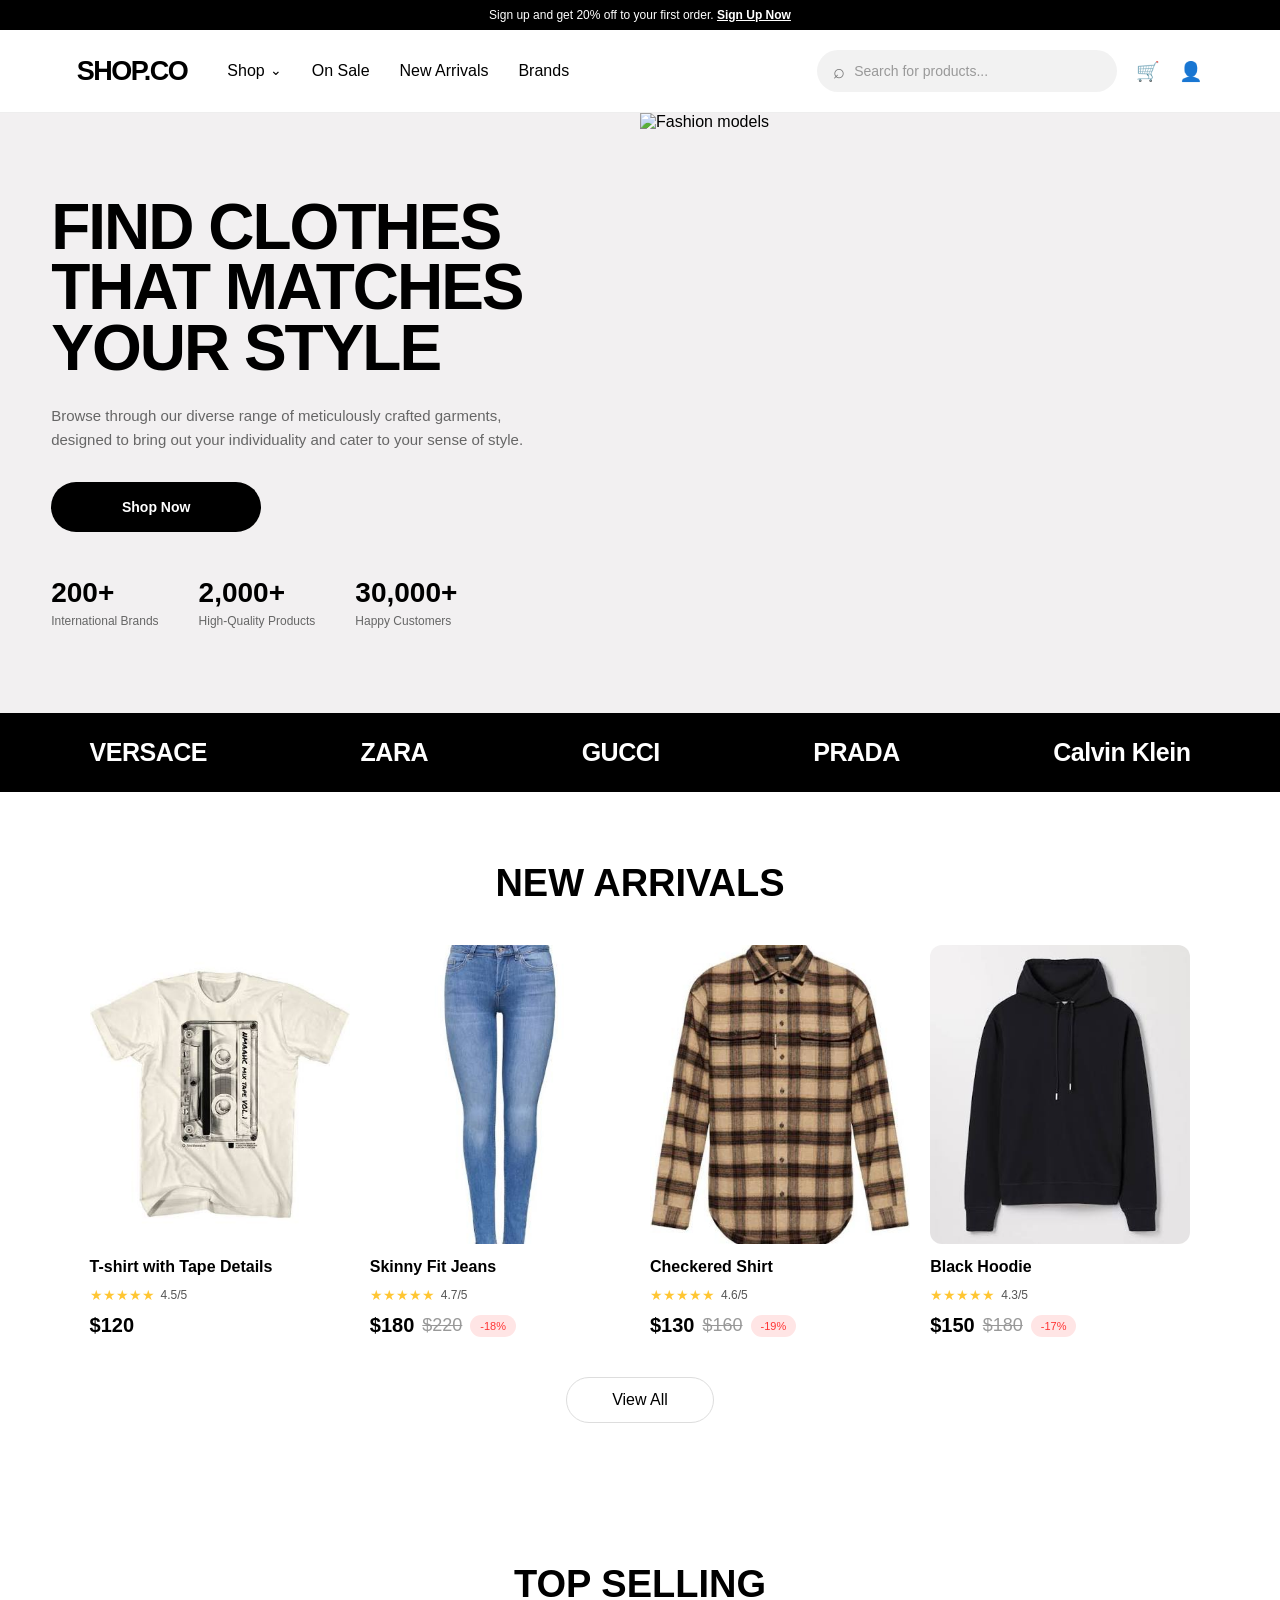
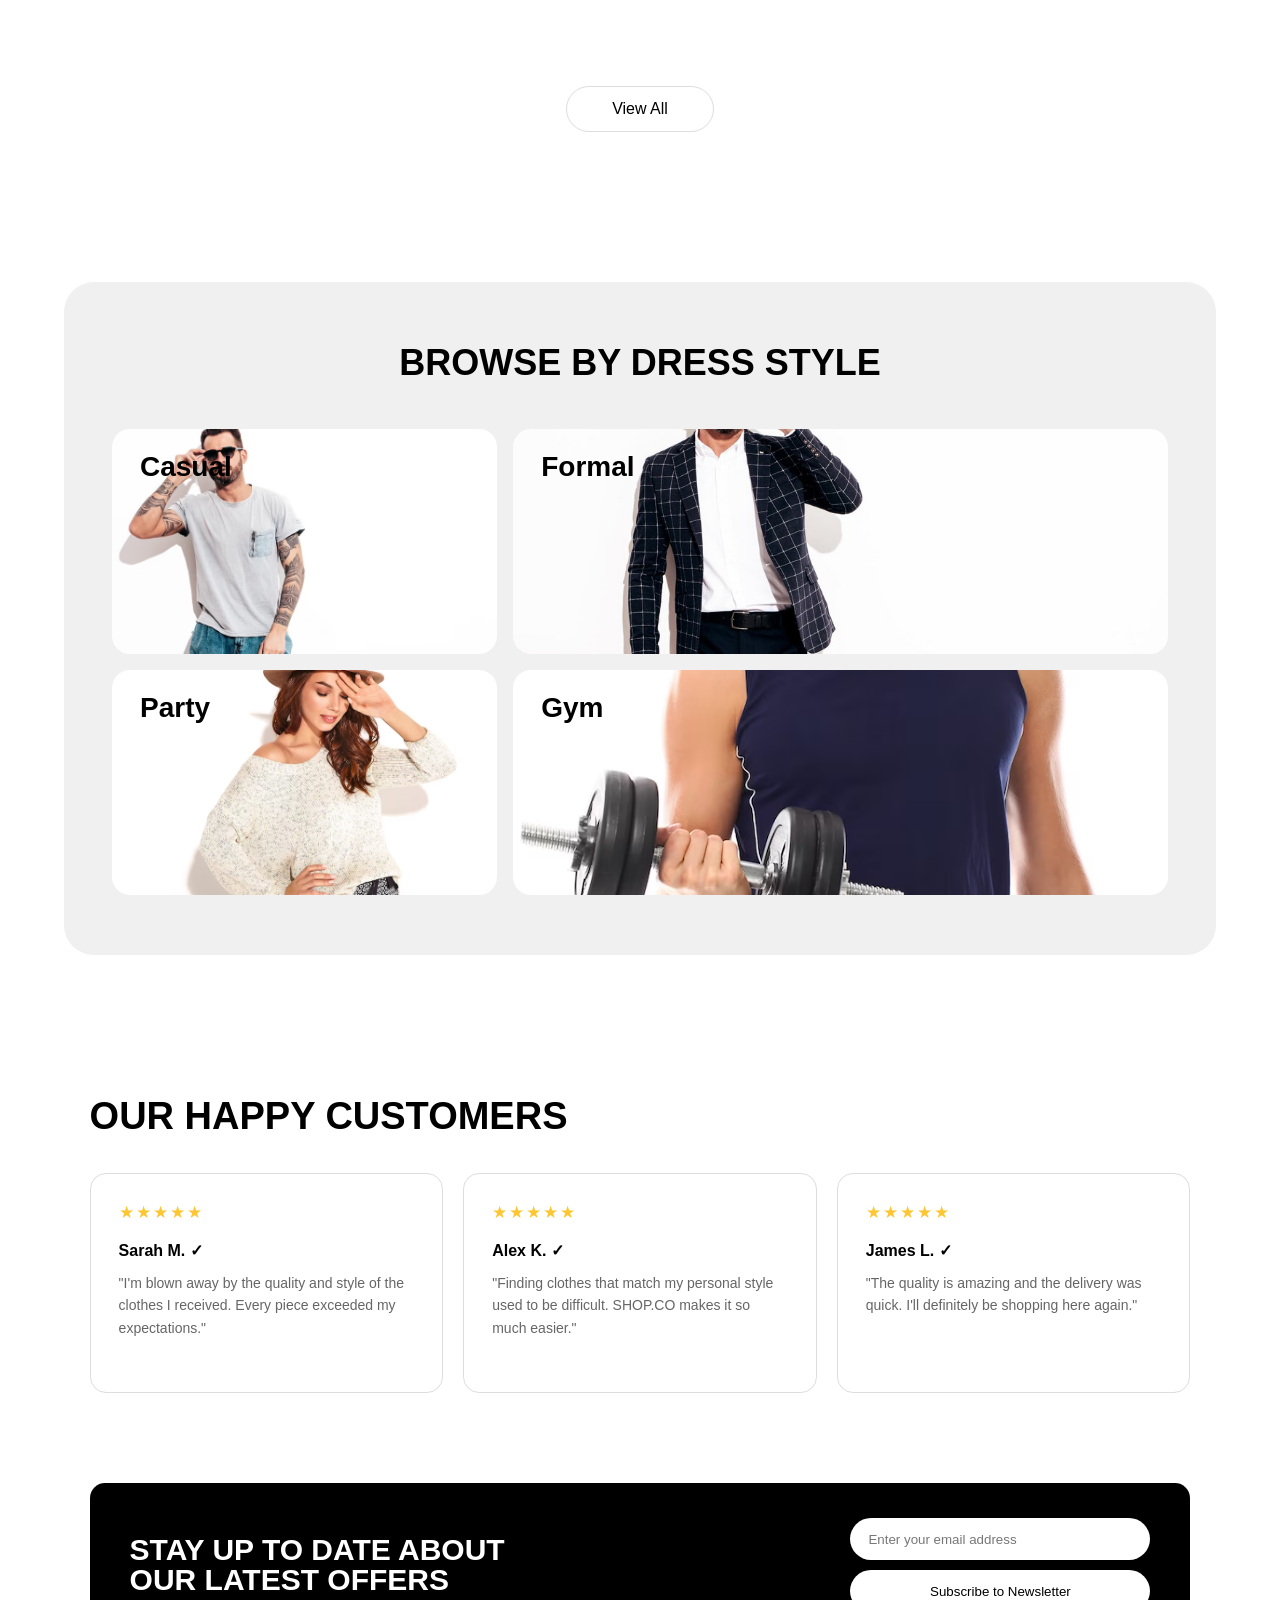
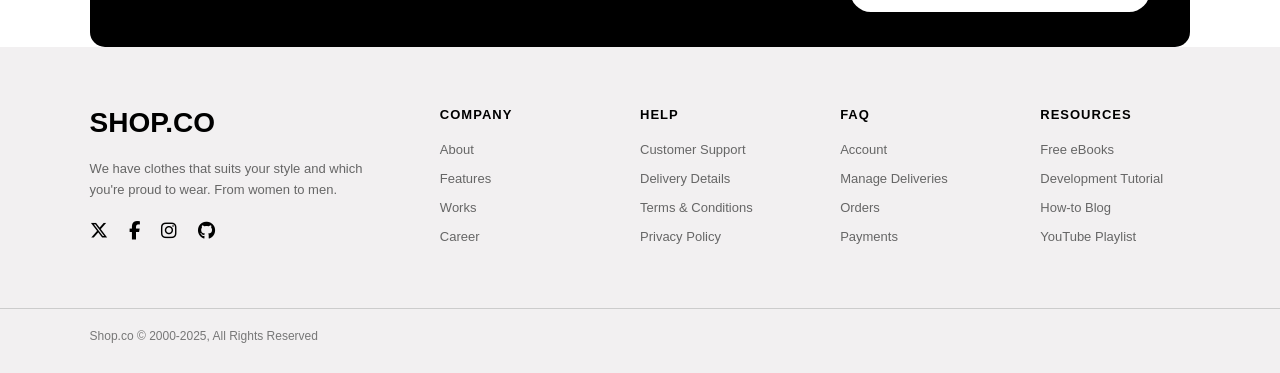
==== index.html @ 35819efc "Initial commit" ====
<!DOCTYPE html>
<html lang="en">

<head>
    <meta charset="UTF-8">

    <meta name="viewport" content="width=device-width, initial-scale=1.0">

    <title>SHOP.CO</title>
    <link
    rel="stylesheet"
    href="https://cdnjs.cloudflare.com/ajax/libs/font-awesome/6.5.2/css/all.min.css"
    >

    <link rel="stylesheet" href="css/style.css">
</head>

<body>

    <!-- ================================
         TOP BANNER
    ================================= -->

    <div class="top-banner">
        Sign up and get 20% off to your first order.
        <a href="#">Sign Up Now</a>
    </div>


    <!-- ================================
         NAVBAR
    ================================= -->

    <header class="navbar">

        <!-- LOGO -->
        <a href="index.html" class="logo">
            SHOP.CO
        </a>


        <!-- NAVIGATION -->
        <nav class="nav-links">

            <a href="#" class="shop-link">
                Shop
                <span class="dropdown-arrow">⌄</span>
            </a>

            <a href="#">
                On Sale
            </a>

            <a href="#new-arrivals">
                New Arrivals
            </a>

            <a href="#">
                Brands
            </a>

        </nav>


        <!-- RIGHT SIDE -->
        <div class="nav-actions">

            <!-- SEARCH -->
            <div class="search-box">

                <span class="search-icon">
                    ⌕
                </span>

                <input
                    type="text"
                    placeholder="Search for products..."
                >

            </div>


            <!-- CART -->
            <a
                href="cart.html"
                class="nav-icon"
                aria-label="Shopping Cart"
            >
                🛒
            </a>


            <!-- ACCOUNT -->
            <a
                href="#"
                class="nav-icon"
                aria-label="Account"
            >
                👤
            </a>

        </div>

    </header>


    <!-- ================================
         HERO
    ================================= -->

    <section class="hero">

        <div class="hero-content">

            <h1>
                FIND CLOTHES
                <br>
                THAT MATCHES
                <br>
                YOUR STYLE
            </h1>


            <p>
                Browse through our diverse range of
                meticulously crafted garments, designed
                to bring out your individuality and
                cater to your sense of style.
            </p>


            <a
                href="#new-arrivals"
                class="hero-button"
            >
                Shop Now
            </a>


            <!-- STATS -->

            <div class="hero-stats">

                <div class="stat">

                    <strong>
                        200+
                    </strong>

                    <span>
                        International Brands
                    </span>

                </div>


                <div class="stat">

                    <strong>
                        2,000+
                    </strong>

                    <span>
                        High-Quality Products
                    </span>

                </div>


                <div class="stat">

                    <strong>
                        30,000+
                    </strong>

                    <span>
                        Happy Customers
                    </span>

                </div>

            </div>

        </div>


        <!-- HERO IMAGE -->

        <div class="hero-image">

            <img
                src="assets/images/hero.jpg"
                alt="Fashion models"
            >

        </div>

    </section>


    <!-- ================================
         BRANDS
    ================================= -->

    <section class="brands">

        <h3>VERSACE</h3>

        <h3>ZARA</h3>

        <h3>GUCCI</h3>

        <h3>PRADA</h3>

        <h3>Calvin Klein</h3>

    </section>


    <!-- ================================
         NEW ARRIVALS
    ================================= -->

    <section
        class="products-section"
        id="new-arrivals"
    >

        <h2>
            NEW ARRIVALS
        </h2>


        <!--
            Products are NOT hardcoded here.

            JavaScript will find this element
            using its ID and generate the
            product cards dynamically.
        -->

        <div
            class="products-container"
            id="new-products"
        ></div>


        <a
            href="#"
            class="view-all-button"
        >
            View All
        </a>

    </section>


    <!-- ================================
         TOP SELLING
    ================================= -->

    <section class="products-section">

        <h2>
            TOP SELLING
        </h2>


        <!--
            Again, products are generated
            dynamically with JavaScript.
        -->

        <div
            class="products-container"
            id="top-selling-products"
        ></div>


        <a
            href="#"
            class="view-all-button"
        >
            View All
        </a>

    </section>

    <!-- ================================
        BROWSE BY DRESS STYLE
    ================================= -->

    <section class="dress-style-section">

        <h2>
            BROWSE BY DRESS STYLE
        </h2>


        <div class="dress-style-grid">


            <!-- CASUAL -->

            <a
                href="category.html?category=Casual"
                class="dress-card"
            >

                <img
                    src="assets/images/casual.png"
                    alt="Casual fashion"
                >

                <h3>
                    Casual
                </h3>

            </a>



            <!-- FORMAL -->

            <a
                href="category.html?category=Formal"
                class="dress-card"
            >

                <img
                    src="assets/images/formal.png"
                    alt="Formal fashion"
                >

                <h3>
                    Formal
                </h3>

            </a>



            <!-- PARTY -->

            <a
                href="category.html?category=Party"
                class="dress-card"
            >

                <img
                    src="assets/images/party.png"
                    alt="Party fashion"
                >

                <h3>
                    Party
                </h3>

            </a>



            <!-- GYM -->

            <a
                href="category.html?category=Gym"
                class="dress-card"
            >

                <img
                    src="assets/images/gym.png"
                    alt="Gym fashion"
                >

                <h3>
                    Gym
                </h3>

            </a>


        </div>

    </section>
    <!-- ================================
         CUSTOMER REVIEWS
    ================================= -->

    <section class="reviews-section">

        <h2>
            OUR HAPPY CUSTOMERS
        </h2>


        <div class="reviews-container">

            <article class="review-card">

                <div class="review-stars">
                    ★★★★★
                </div>

                <h3>
                    Sarah M. ✓
                </h3>

                <p>
                    "I'm blown away by the quality
                    and style of the clothes I received.
                    Every piece exceeded my expectations."
                </p>

            </article>


            <article class="review-card">

                <div class="review-stars">
                    ★★★★★
                </div>

                <h3>
                    Alex K. ✓
                </h3>

                <p>
                    "Finding clothes that match my
                    personal style used to be difficult.
                    SHOP.CO makes it so much easier."
                </p>

            </article>


            <article class="review-card">

                <div class="review-stars">
                    ★★★★★
                </div>

                <h3>
                    James L. ✓
                </h3>

                <p>
                    "The quality is amazing and the
                    delivery was quick. I'll definitely
                    be shopping here again."
                </p>

            </article>

        </div>

    </section>


    <!-- ================================
         NEWSLETTER
    ================================= -->

    <section class="newsletter">

        <div>

            <h2>
                STAY UP TO DATE ABOUT
                <br>
                OUR LATEST OFFERS
            </h2>

        </div>


        <div class="newsletter-form">

            <input
                type="email"
                placeholder="Enter your email address"
            >

            <button>
                Subscribe to Newsletter
            </button>

        </div>

    </section>


    <!-- ================================
         FOOTER
    ================================= -->

    <footer class="footer">

        <div class="footer-brand">

            <h2>
                SHOP.CO
            </h2>

            <p>
                We have clothes that suits your
                style and which you're proud to wear.
                From women to men.
            </p>

            <div class="social-icons">

                <a href="#" aria-label="Twitter">
                    <i class="fa-brands fa-x-twitter"></i>
                </a>

                <a href="#" aria-label="Facebook">
                    <i class="fa-brands fa-facebook-f"></i>
                </a>

                <a href="#" aria-label="Instagram">
                    <i class="fa-brands fa-instagram"></i>
                </a>

                <a href="#" aria-label="GitHub">
                    <i class="fa-brands fa-github"></i>
                </a>

            </div>

        </div>


        <div class="footer-column">

            <h3>
                COMPANY
            </h3>

            <a href="#">About</a>

            <a href="#">Features</a>

            <a href="#">Works</a>

            <a href="#">Career</a>

        </div>


        <div class="footer-column">

            <h3>
                HELP
            </h3>

            <a href="#">Customer Support</a>

            <a href="#">Delivery Details</a>

            <a href="#">Terms & Conditions</a>

            <a href="#">Privacy Policy</a>

        </div>


        <div class="footer-column">

            <h3>
                FAQ
            </h3>

            <a href="#">Account</a>

            <a href="#">Manage Deliveries</a>

            <a href="#">Orders</a>

            <a href="#">Payments</a>

        </div>


        <div class="footer-column">

            <h3>
                RESOURCES
            </h3>

            <a href="#">Free eBooks</a>

            <a href="#">Development Tutorial</a>

            <a href="#">How-to Blog</a>

            <a href="#">YouTube Playlist</a>

        </div>

    </footer>


    <!-- ================================
         FOOTER BOTTOM
    ================================= -->

    <div class="footer-bottom">

        <p>
            Shop.co © 2000-2025, All Rights Reserved
        </p>

    </div>


    <!-- ================================
         JAVASCRIPT
    ================================= -->

    <script src="js/main.js"></script>

</body>

</html>
---- css/style.css ----
/* ========================================
   GLOBAL
======================================== */

* {
    margin: 0;
    padding: 0;
    box-sizing: border-box;
}

html {
    scroll-behavior: smooth;
}

body {
    font-family: Arial, Helvetica, sans-serif;
    color: #000;
    background: #fff;
}

a {
    color: inherit;
    text-decoration: none;
}

button,
input {
    font-family: inherit;
}

button {
    cursor: pointer;
}

img {
    max-width: 100%;
    display: block;
}


/* ========================================
   TOP BANNER
======================================== */

.top-banner {
    background: #000;
    color: #fff;
    text-align: center;
    padding: 8px 15px;
    font-size: 12px;
}

.top-banner a {
    color: #fff;
    text-decoration: underline;
    font-weight: bold;
}


/* ========================================
   NAVBAR
   Shared across all pages
======================================== */

.navbar {
    width: 100%;

    display: flex;
    align-items: center;

    padding: 20px 6%;

    background: #fff;
    border-bottom: 1px solid #eee;

    gap: 40px;
}


/* ========================================
   LOGO
======================================== */

.logo {
    flex-shrink: 0;

    color: #000;

    font-size: 27px;
    font-weight: 900;

    letter-spacing: -1.5px;

    white-space: nowrap;
}


/* ========================================
   NAVIGATION LINKS
======================================== */

.nav-links {
    display: flex;
    align-items: center;

    gap: 30px;

    white-space: nowrap;
}

.nav-links a {
    display: flex;
    align-items: center;

    gap: 5px;

    color: #000;

    font-size: 16px;
    font-weight: 400;

    transition: opacity 0.2s ease;
}

.nav-links a:hover {
    opacity: 0.6;
}


/* ========================================
   SHOP DROPDOWN ARROW
======================================== */

.dropdown-arrow {
    font-size: 14px;
    line-height: 1;

    position: relative;
    top: -1px;
}


/* ========================================
   NAVBAR RIGHT SIDE
======================================== */

.nav-actions {
    margin-left: auto;

    display: flex;
    align-items: center;

    gap: 18px;
}


/* ========================================
   SEARCH
======================================== */

.search-box {
    width: 300px;
    height: 42px;

    display: flex;
    align-items: center;

    gap: 9px;

    padding: 0 16px;

    background: #f2f2f2;

    border-radius: 25px;
}

.search-icon {
    flex-shrink: 0;

    color: #777;

    font-size: 20px;
}

.search-box input {
    width: 100%;

    border: none;
    outline: none;

    background: transparent;

    color: #000;

    font-size: 14px;
}

.search-box input::placeholder {
    color: #999;
}


/* ========================================
   NAVBAR ICONS
======================================== */

.nav-icon {
    width: 25px;
    height: 25px;

    display: flex;
    align-items: center;
    justify-content: center;

    color: #000;

    font-size: 19px;

    transition: opacity 0.2s ease;
}

.nav-icon:hover {
    opacity: 0.6;
}


/* ========================================
   HERO
======================================== */

.hero {
    display: grid;
    grid-template-columns: 1fr 1fr;

    min-height: 600px;

    background: #f2f0f1;

    overflow: hidden;
}

.hero-content {
    display: flex;
    flex-direction: column;
    justify-content: center;

    padding: 60px 8%;
}

.hero-content h1 {
    font-size: 64px;
    line-height: 0.95;

    font-weight: 900;

    letter-spacing: -2px;

    margin-bottom: 25px;

    max-width: 650px;
}

.hero-content p {
    max-width: 500px;

    color: #666;

    line-height: 1.6;

    font-size: 15px;

    margin-bottom: 30px;
}

.hero-button {
    display: inline-flex;
    align-items: center;
    justify-content: center;

    width: 210px;
    height: 50px;

    background: #000;
    color: #fff;

    border-radius: 30px;

    font-size: 14px;
    font-weight: 600;

    transition: 0.2s;
}

.hero-button:hover {
    transform: translateY(-2px);
    opacity: 0.85;
}

.hero-stats {
    display: flex;

    gap: 40px;

    margin-top: 45px;
}

.stat {
    display: flex;
    flex-direction: column;

    gap: 5px;
}

.stat strong {
    font-size: 28px;
    font-weight: 700;
}

.stat span {
    color: #666;

    font-size: 12px;

    line-height: 1.3;
}

.hero-image {
    display: flex;
    align-items: flex-end;
    justify-content: center;

    height: 100%;
}

.hero-image img {
    width: 100%;
    height: 100%;

    object-fit: cover;
    object-position: center;
}


/* ========================================
   BRANDS
======================================== */

.brands {
    display: flex;
    align-items: center;
    justify-content: space-between;

    gap: 30px;

    padding: 25px 7%;

    background: #000;
    color: #fff;
}

.brands h3 {
    font-size: 25px;

    font-weight: 800;

    letter-spacing: -0.5px;

    white-space: nowrap;
}


/* ========================================
   PRODUCTS
======================================== */

.products-section {
    padding: 70px 7%;
}

.products-section h2 {
    text-align: center;

    font-size: 38px;

    font-weight: 900;

    margin-bottom: 40px;
}

.products-container {
    display: grid;

    grid-template-columns: repeat(4, 1fr);

    gap: 20px;
}

.product-card {
    position: relative;

    display: flex;
    flex-direction: column;

    gap: 9px;

    cursor: pointer;
}

.product-card img {
    width: 100%;

    aspect-ratio: 1 / 1.15;

    object-fit: cover;

    border-radius: 12px;

    background: #f2f2f2;

    transition: transform 0.3s ease;
}

.product-card:hover img {
    transform: scale(1.03);
}

.product-card h3 {
    font-size: 16px;

    font-weight: 700;

    margin-top: 4px;

    line-height: 1.3;
}

.product-card p {
    color: #666;

    font-size: 13px;
}

.product-price {
    font-size: 17px;

    font-weight: 700;
}

.product-rating {
    color: #f5b301;

    font-size: 13px;
}

.rating {
    display: flex;
    align-items: center;

    gap: 6px;

    color: #ffc633;

    font-size: 14px;
}

.rating span {
    color: #555;

    font-size: 12px;
}

.price-container {
    display: flex;
    align-items: center;

    gap: 8px;

    margin-top: 2px;
}

.price {
    font-size: 20px;

    font-weight: 700;
}

.original-price {
    color: #999;

    font-size: 18px;

    font-weight: 500;

    text-decoration: line-through;
}

.discount {
    display: inline-flex;
    align-items: center;
    justify-content: center;

    padding: 5px 10px;

    border-radius: 20px;

    background: #ffe5e5;

    color: #ff3333;

    font-size: 11px;

    font-weight: 500;

    white-space: nowrap;
}


/* ========================================
   VIEW ALL
======================================== */

.view-all-button {
    display: block;

    width: fit-content;

    margin: 40px auto 0;

    padding: 13px 45px;

    border: 1px solid #ddd;

    border-radius: 30px;

    background: #fff;

    color: #000;

    transition: 0.2s;
}

.view-all-button:hover {
    background: #000;
    color: #fff;
}


/* ========================================
   DRESS STYLE
======================================== */

.dress-style-section {
    margin: 20px 7% 70px;

    padding: 60px 6%;

    background: #f2f0f1;

    border-radius: 20px;
}

.dress-style-section h2 {
    text-align: center;

    font-size: 38px;

    font-weight: 900;

    margin-bottom: 40px;
}

.dress-style-grid {
    display: grid;

    grid-template-columns: 1fr 1.5fr;

    grid-template-rows: 220px 220px;

    gap: 20px;
}

.dress-card {
    position: relative;

    overflow: hidden;

    border-radius: 15px;

    background: #fff;
}

.dress-card h3 {
    position: absolute;

    top: 25px;
    left: 30px;

    z-index: 2;

    font-size: 25px;

    font-weight: 700;
}

.dress-placeholder {
    width: 100%;
    height: 100%;

    display: flex;
    align-items: center;
    justify-content: center;

    background: #ddd;

    color: #888;

    font-size: 12px;

    letter-spacing: 2px;
}

.dress-card:nth-child(1) {
    grid-column: 1;
    grid-row: 1;
}

.dress-card:nth-child(2) {
    grid-column: 2;
    grid-row: 1;
}

.dress-card:nth-child(3) {
    grid-column: 2;
    grid-row: 2;
}

.dress-card:nth-child(4) {
    grid-column: 1;
    grid-row: 2;
}


/* ========================================
   REVIEWS
======================================== */

.reviews-section {
    padding: 60px 7%;
}

.reviews-section h2 {
    font-size: 38px;

    font-weight: 900;

    margin-bottom: 35px;
}

.reviews-container {
    display: grid;

    grid-template-columns: repeat(3, 1fr);

    gap: 20px;
}

.review-card {
    min-height: 220px;

    padding: 28px;

    border: 1px solid #ddd;

    border-radius: 16px;

    background: #fff;

    display: flex;
    flex-direction: column;
}

.review-stars {
    color: #ffc633;

    font-size: 17px;

    letter-spacing: 2px;

    margin-bottom: 18px;
}

.review-card h3 {
    font-size: 16px;

    font-weight: 700;

    margin-bottom: 12px;
}

.review-card p {
    color: #666;

    font-size: 14px;

    line-height: 1.6;
}


/* ========================================
   NEWSLETTER
======================================== */

.newsletter {
    margin: 30px 7% 0;

    padding: 35px 40px;

    display: flex;
    align-items: center;
    justify-content: space-between;

    gap: 30px;

    background: #000;
    color: #fff;

    border-radius: 15px;

    position: relative;

    z-index: 2;
}

.newsletter h2 {
    font-size: 30px;

    line-height: 1;

    font-weight: 900;

    max-width: 550px;
}

.newsletter-form {
    display: flex;
    flex-direction: column;

    gap: 10px;

    width: 300px;

    flex-shrink: 0;
}

.newsletter-form input {
    width: 100%;
    height: 42px;

    border: none;
    outline: none;

    border-radius: 25px;

    padding: 13px 18px;

    background: #fff;
    color: #000;
}

.newsletter-form input::placeholder {
    color: #777;
}

.newsletter-form button {
    width: 100%;
    height: 42px;

    border: none;

    border-radius: 25px;

    padding: 13px 18px;

    background: #fff;
    color: #000;

    transition: 0.2s;
}

.newsletter-form button:hover {
    background: #ddd;
}


/* ========================================
   FOOTER
======================================== */

.footer {
    display: grid;

    grid-template-columns: 2fr repeat(4, 1fr);

    gap: 50px;

    background: #f2f0f1;

    padding: 60px 7% 50px;

    margin-top: 0;
}


/* ========================================
   FOOTER BRAND
======================================== */

.footer-brand h2 {
    font-size: 28px;

    font-weight: 900;

    margin-bottom: 20px;
}

.footer-brand p {
    max-width: 280px;

    color: #666;

    font-size: 13px;

    line-height: 1.6;

    margin-bottom: 20px;
}


/* ========================================
   SOCIAL ICONS
======================================== */

.social-icons {
    font-size: 18px;

    letter-spacing: 8px;
}


/* ========================================
   FOOTER COLUMNS
======================================== */

.footer-column h3 {
    font-size: 13px;

    font-weight: 600;

    letter-spacing: 1px;

    margin-bottom: 20px;
}

.footer-column a {
    display: block;

    width: fit-content;

    margin-bottom: 14px;

    color: #666;

    font-size: 13px;

    transition: color 0.2s ease;
}

.footer-column a:hover {
    color: #000;
}


/* ========================================
   FOOTER BOTTOM
======================================== */

.footer-bottom {
    display: flex;
    align-items: center;
    justify-content: space-between;

    background: #f2f0f1;

    padding: 20px 7% 30px;

    border-top: 1px solid #ccc;
}

.footer-bottom p {
    color: #777;

    font-size: 12px;
}


/* ========================================
   CART PAGE
======================================== */

.cart-page {
    padding: 30px 7% 70px;
}

.breadcrumb {
    display: flex;
    align-items: center;

    gap: 8px;

    color: #888;

    font-size: 13px;

    margin-bottom: 30px;
}

.breadcrumb a {
    color: #555;
}

.cart-title {
    font-size: 42px;

    font-weight: 900;

    margin-bottom: 30px;
}

.cart-layout {
    display: grid;

    grid-template-columns: 1.5fr 1fr;

    gap: 25px;

    align-items: start;
}


/* ========================================
   CART ITEMS
======================================== */

.cart-items {
    display: flex;
    flex-direction: column;

    border: 1px solid #e5e5e5;

    border-radius: 16px;

    overflow: hidden;
}

.cart-item {
    display: flex;
    align-items: center;

    gap: 20px;

    padding: 20px;

    border-bottom: 1px solid #eee;
}

.cart-item:last-child {
    border-bottom: none;
}

.cart-item img {
    width: 125px;
    height: 140px;

    object-fit: cover;

    border-radius: 10px;

    background: #f2f2f2;
}

.cart-item-info {
    flex: 1;
}

.cart-item-info h3 {
    font-size: 16px;

    margin-bottom: 8px;
}

.cart-item-info p {
    color: #777;

    font-size: 12px;

    margin: 4px 0;
}

.cart-item-info strong {
    display: block;

    font-size: 18px;

    margin-top: 10px;
}


/* ========================================
   CART ACTIONS
======================================== */

.cart-item-actions {
    display: flex;
    flex-direction: column;

    align-items: flex-end;
    justify-content: space-between;

    height: 120px;
}

.cart-item-actions .quantity-controls {
    display: flex;
    align-items: center;

    gap: 14px;

    background: #f2f2f2;

    padding: 7px 12px;

    border-radius: 25px;
}

.cart-item-actions .quantity-controls button {
    border: none;

    background: transparent;

    font-size: 18px;

    width: 20px;
}

.remove-item {
    border: none;

    background: transparent;

    color: #ff3333;

    font-size: 16px;
}


/* ========================================
   ORDER SUMMARY
======================================== */

.cart-summary {
    border: 1px solid #e5e5e5;

    border-radius: 16px;

    padding: 25px;
}

.cart-summary h2 {
    font-size: 22px;

    margin-bottom: 25px;
}

.summary-row {
    display: flex;
    justify-content: space-between;
    align-items: center;

    margin: 17px 0;

    color: #777;
}

.summary-row strong {
    color: #000;
}

.discount-row strong {
    color: #ff3333;
}

.cart-summary hr {
    border: none;

    border-top: 1px solid #eee;

    margin: 20px 0;
}

.summary-total {
    display: flex;
    justify-content: space-between;

    font-size: 20px;

    margin-bottom: 25px;
}

.checkout-button {
    width: 100%;

    border: none;

    background: #000;
    color: #fff;

    padding: 15px;

    border-radius: 30px;

    font-size: 15px;
}

.checkout-button span {
    margin-left: 10px;
}


/* ========================================
   PRODUCT DETAILS PAGE
======================================== */

.product-page {
    padding: 30px 7% 70px;
}


/* ========================================
   PRODUCT LAYOUT
======================================== */

#product-details {
    display: grid;

    grid-template-columns: 1.1fr 1fr;

    gap: 50px;

    align-items: start;

    max-width: 1300px;

    margin: auto;
}


/* ========================================
   PRODUCT GALLERY
======================================== */

.product-gallery {
    display: grid;

    grid-template-columns: 90px 1fr;

    gap: 15px;
}

.thumbnail-container {
    display: flex;
    flex-direction: column;

    gap: 12px;
}

.product-thumbnail {
    width: 90px;
    height: 90px;

    object-fit: cover;

    border-radius: 10px;

    border: 1px solid #ddd;

    background: #f2f2f2;

    cursor: pointer;

    transition: 0.2s ease;
}

.product-thumbnail:hover {
    border-color: #000;
}

.product-thumbnail.active {
    border: 2px solid #000;
}

.main-product-image {
    width: 100%;
    height: 500px;

    overflow: hidden;

    border-radius: 15px;

    background: #f2f2f2;
}

.main-product-image img {
    width: 100%;
    height: 100%;

    object-fit: cover;
}


/* ========================================
   PRODUCT INFORMATION
======================================== */

.product-info h1 {
    font-size: 38px;

    line-height: 1.1;

    font-weight: 900;

    margin-bottom: 12px;
}

.product-info .product-rating {
    display: flex;
    align-items: center;

    gap: 8px;

    margin-bottom: 15px;

    color: #555;

    font-size: 14px;
}

.product-info .product-rating .stars {
    color: #ffc633;

    letter-spacing: 2px;
}


/* ========================================
   PRODUCT PRICE
======================================== */

.product-price-container {
    display: flex;
    align-items: center;

    gap: 10px;

    margin-bottom: 20px;
}

.product-price-container .product-price {
    font-size: 28px;

    font-weight: 700;

    margin: 0;
}

.product-price-container .original-price {
    color: #999;

    font-size: 22px;

    font-weight: 500;

    text-decoration: line-through;
}

.product-price-container .discount {
    display: inline-flex;
    align-items: center;
    justify-content: center;

    padding: 5px 10px;

    border-radius: 20px;

    background: #ffe5e5;

    color: #ff3333;

    font-size: 11px;

    font-weight: 500;
}


/* ========================================
   PRODUCT DESCRIPTION
======================================== */

.product-info .product-description {
    color: #666;

    font-size: 14px;

    line-height: 1.6;

    padding-bottom: 20px;

    margin-bottom: 0;

    border-bottom: 1px solid #ddd;
}


/* ========================================
   PRODUCT OPTIONS
======================================== */

.product-option {
    padding: 18px 0;

    margin-bottom: 0;

    border-bottom: 1px solid #ddd;
}

.product-option h3 {
    font-size: 14px;

    font-weight: 500;

    margin-bottom: 12px;
}


/* ========================================
   COLORS
======================================== */

.color-options {
    display: flex;

    gap: 10px;

    flex-wrap: wrap;
}

.color-button {
    width: 35px;
    height: 35px;

    border-radius: 50%;

    border: 2px solid transparent;

    cursor: pointer;

    transition: 0.2s ease;
}

.color-button:hover {
    transform: scale(1.05);
}

.color-button.selected {
    outline: 2px solid #000;

    outline-offset: 3px;

    border: 2px solid #fff;
}


/* ========================================
   SIZES
======================================== */

.size-options {
    display: flex;

    gap: 10px;

    flex-wrap: wrap;
}

.size-button {
    min-width: 60px;

    padding: 11px 18px;

    border: none;

    border-radius: 25px;

    background: #f2f2f2;

    color: #555;

    cursor: pointer;

    font-size: 13px;

    transition: 0.2s ease;
}

.size-button:hover {
    background: #ddd;
}

.size-button.selected {
    background: #000;

    color: #fff;

    border-color: #000;
}


/* ========================================
   PRODUCT ACTIONS
======================================== */

.product-actions {
    display: flex;
    align-items: center;

    gap: 15px;

    margin-top: 25px;
}

.product-actions .quantity-controls {
    display: flex;
    align-items: center;
    justify-content: space-between;

    width: 130px;
    height: 50px;

    padding: 0 15px;

    border-radius: 30px;

    background: #f2f2f2;

    gap: 0;
}

.product-actions .quantity-controls button {
    width: auto;
    height: auto;

    border: none;

    background: transparent;

    font-size: 20px;

    cursor: pointer;
}

.product-actions .quantity-controls span {
    font-size: 14px;

    font-weight: 600;
}

.product-actions .add-to-cart {
    flex: 1;

    width: auto;
    height: 50px;

    padding: 0;

    border: none;

    border-radius: 30px;

    background: #000;
    color: #fff;

    font-size: 14px;

    font-weight: 600;

    cursor: pointer;

    transition: 0.2s ease;
}

.product-actions .add-to-cart:hover {
    opacity: 0.85;

    transform: translateY(-1px);
}


/* ========================================
   PRODUCT TABS
======================================== */

.product-tabs {
    grid-column: 1 / -1;

    width: 100%;

    margin-top: 50px;
}

.tabs-header {
    display: grid;

    grid-template-columns: repeat(3, 1fr);

    border-bottom: 1px solid #ddd;
}

.tab-button {
    border: none;

    background: transparent;

    padding: 18px 10px;

    color: #777;

    font-size: 14px;

    cursor: pointer;

    position: relative;
}

.tab-button.active {
    color: #000;

    font-weight: 600;
}

.tab-button.active::after {
    content: "";

    position: absolute;

    bottom: -1px;
    left: 0;

    width: 100%;
    height: 2px;

    background: #000;
}

.tab-content {
    padding: 30px 0;
}

.tab-panel {
    display: none;
}

.tab-panel.active {
    display: block;
}


/* ========================================
   REVIEW SUMMARY
======================================== */

.review-summary {
    display: flex;
    align-items: center;

    gap: 25px;

    padding: 20px 0;
}

.review-rating {
    display: flex;
    align-items: baseline;
}

.big-rating {
    font-size: 48px;

    font-weight: 800;

    color: #000;
}

.out-of {
    color: #777;

    font-size: 18px;

    margin-left: 3px;
}

.review-summary .review-stars {
    color: #ffc633;

    font-size: 22px;

    letter-spacing: 3px;
}

.review-summary p {
    margin: 0;

    color: #777;

    font-size: 13px;
}


/* ========================================
   FAQ
======================================== */

.faq-item {
    padding: 20px 0;

    border-bottom: 1px solid #eee;
}

.faq-item:first-of-type {
    border-top: 1px solid #eee;
}

.faq-item h3 {
    font-size: 16px;

    font-weight: 600;

    margin-bottom: 10px;
}

.faq-item p {
    color: #666;

    font-size: 14px;

    line-height: 1.6;

    margin: 0;
}


/* ========================================
   RELATED PRODUCTS
======================================== */

.related-products {
    grid-column: 1 / -1;

    margin-top: 60px;

    padding-top: 50px;

    border-top: 1px solid #eee;
}

.related-products h2 {
    text-align: center;

    font-size: 36px;

    font-weight: 900;

    margin-bottom: 40px;
}

.related-products .products-container {
    display: grid;

    grid-template-columns: repeat(4, 1fr);

    gap: 20px;
}


/* ========================================
   PRODUCT ERROR
======================================== */

.product-not-found,
.product-error {
    grid-column: 1 / -1;

    text-align: center;

    padding: 80px 20px;
}

.product-not-found h2,
.product-error h2 {
    font-size: 28px;

    margin-bottom: 15px;
}

.product-not-found a,
.product-error a {
    display: inline-block;

    margin-top: 15px;

    padding: 12px 25px;

    border-radius: 25px;

    background: #000;

    color: #fff;

    font-size: 14px;
}


/* ========================================
   RESPONSIVE
======================================== */


/* ========================================
   TABLET
======================================== */

@media (max-width: 1000px) {

    /* NAVBAR */

    .navbar {
        gap: 20px;
    }

    .nav-links {
        gap: 18px;
    }

    .search-box {
        width: 220px;
    }


    /* HERO */

    .hero-content h1 {
        font-size: 48px;
    }


    /* PRODUCTS */

    .products-container,
    .related-products .products-container {
        grid-template-columns: repeat(2, 1fr);
    }


    /* FOOTER */

    .footer {
        grid-template-columns: 2fr repeat(2, 1fr);
    }


    /* NEWSLETTER */

    .newsletter {
        flex-direction: column;

        align-items: flex-start;
    }

    .newsletter-form {
        width: 100%;

        max-width: 400px;
    }
}


/* ========================================
   MOBILE
======================================== */

@media (max-width: 700px) {

    /* NAVBAR */

    .navbar {
        flex-wrap: wrap;

        padding: 15px 5%;
    }

    .nav-links {
        order: 3;

        width: 100%;

        justify-content: center;

        gap: 20px;
    }

    .nav-actions {
        margin-left: auto;
    }

    .search-box {
        display: none;
    }


    /* HERO */

    .hero {
        grid-template-columns: 1fr;
    }

    .hero-image {
        min-height: 400px;
    }

    .hero-content {
        padding: 50px 7%;
    }

    .hero-content h1 {
        font-size: 44px;
    }


    /* BRANDS */

    .brands {
        flex-wrap: wrap;

        justify-content: center;
    }


    /* PRODUCTS */

    .products-container,
    .related-products .products-container {
        grid-template-columns: 1fr 1fr;
    }


    /* CART */

    .cart-layout {
        grid-template-columns: 1fr;
    }


    /* PRODUCT */

    #product-details {
        grid-template-columns: 1fr;
    }

    .product-gallery {
        grid-template-columns: 70px 1fr;
    }

    .product-thumbnail {
        width: 70px;
        height: 70px;
    }

    .main-product-image {
        height: 450px;
    }


    /* FOOTER */

    .footer {
        grid-template-columns: 1fr 1fr;

        gap: 35px;
    }


    /* NEWSLETTER */

    .newsletter {
        margin-left: 5%;
        margin-right: 5%;

        padding: 30px;
    }

    .newsletter h2 {
        font-size: 25px;
    }


    /* FOOTER BOTTOM */

    .footer-bottom {
        flex-direction: column;

        align-items: flex-start;

        gap: 15px;
    }
}


/* ========================================
   SMALL MOBILE
======================================== */

@media (max-width: 500px) {

    /* PRODUCTS */

    .products-container,
    .related-products .products-container {
        grid-template-columns: 1fr;
    }


    /* HERO */

    .hero-content h1 {
        font-size: 38px;
    }

    .hero-stats {
        gap: 20px;
    }


    /* DRESS STYLE */

    .dress-style-grid {
        grid-template-columns: 1fr;

        grid-template-rows: repeat(4, 200px);
    }

    .dress-card:nth-child(1),
    .dress-card:nth-child(2),
    .dress-card:nth-child(3),
    .dress-card:nth-child(4) {
        grid-column: 1;
    }

    .dress-card:nth-child(1) {
        grid-row: 1;
    }

    .dress-card:nth-child(2) {
        grid-row: 2;
    }

    .dress-card:nth-child(3) {
        grid-row: 3;
    }

    .dress-card:nth-child(4) {
        grid-row: 4;
    }


    /* FOOTER */

    .footer {
        grid-template-columns: 1fr;
    }


    /* NEWSLETTER */

    .newsletter {
        margin-left: 4%;
        margin-right: 4%;
    }


    /* PRODUCT ACTIONS */

    .product-actions {
        flex-direction: column;

        align-items: stretch;
    }

    .product-actions .quantity-controls {
        width: 100%;
    }
}
/* ========================================
   DRESS STYLE SECTION
======================================== */

.dress-style-section {
    width: 90%;
    max-width: 1200px;
    margin: 80px auto;
    padding: 60px 48px;
    background-color: #f0f0f0;
    border-radius: 30px;
    box-sizing: border-box;
}


/* ========================================
   TITLE
======================================== */

.dress-style-section h2 {
    text-align: center;
    font-size: 36px;
    font-weight: 900;
    margin: 0 0 45px;
}


/* ========================================
   GRID
======================================== */

.dress-style-grid {
    display: grid;

    grid-template-columns: 1fr 1.7fr;

    grid-template-rows: 225px 225px;

    grid-template-areas:
        "casual formal"
        "party gym";

    gap: 16px;
}


/* ========================================
   CARDS
======================================== */

.dress-card {
    position: relative;

    display: block;

    overflow: hidden;

    border-radius: 18px;

    text-decoration: none;

    color: #000;

    background-color: #fff;
}


/* ========================================
   CARD POSITIONS
======================================== */

.dress-card:nth-child(1) {
    grid-area: casual;
}

.dress-card:nth-child(2) {
    grid-area: formal;
}

.dress-card:nth-child(3) {
    grid-area: party;
}

.dress-card:nth-child(4) {
    grid-area: gym;
}


/* ========================================
   IMAGES
======================================== */

.dress-card img {
    width: 100%;
    height: 100%;

    object-fit: cover;

    display: block;

    transition: transform 0.4s ease;
}


/* ========================================
   HOVER EFFECT
======================================== */

.dress-card:hover img {
    transform: scale(1.05);
}


/* ========================================
   TITLES
======================================== */

.dress-card h3 {
    position: absolute;

    top: 22px;
    left: 28px;

    margin: 0;

    font-size: 28px;
    font-weight: 700;

    z-index: 2;
}


/* ========================================
   CATEGORY PAGE
======================================== */

.category-page {
    padding: 40px 7%;
    min-height: 600px;
}


.category-title {
    font-size: 40px;
    font-weight: 800;
    text-transform: uppercase;
    margin: 30px 0 40px;
}


.category-products {
    display: grid;
    grid-template-columns: repeat(3, 1fr);
    gap: 30px;
}


.category-products .product-card {
    cursor: pointer;
}


.empty-category {
    grid-column: 1 / -1;
    text-align: center;
    padding: 80px 20px;
}


.empty-category h2 {
    font-size: 30px;
    margin-bottom: 15px;
}


.empty-category p {
    margin-bottom: 30px;
}


@media (max-width: 900px) {

    .category-products {
        grid-template-columns: repeat(2, 1fr);
    }

}


@media (max-width: 600px) {

    .category-products {
        grid-template-columns: 1fr;
    }

    .category-title {
        font-size: 30px;
    }

}
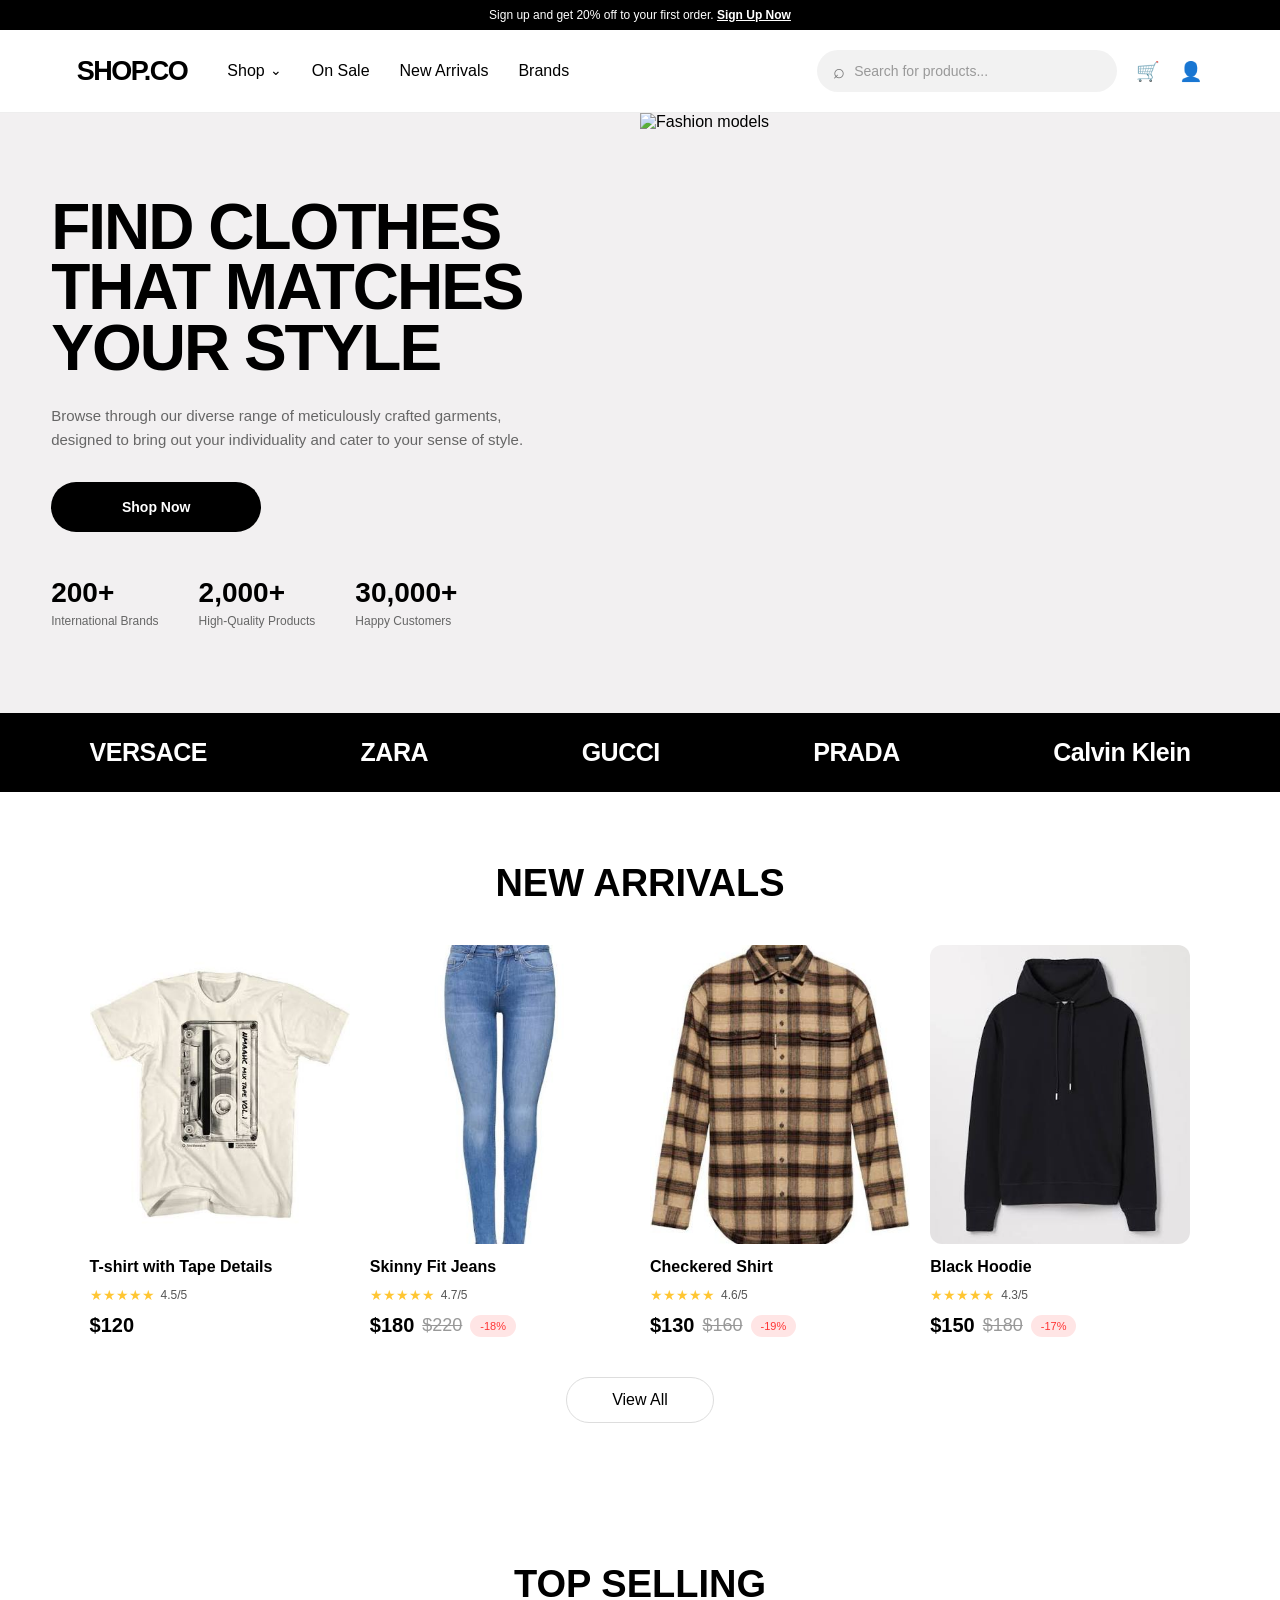
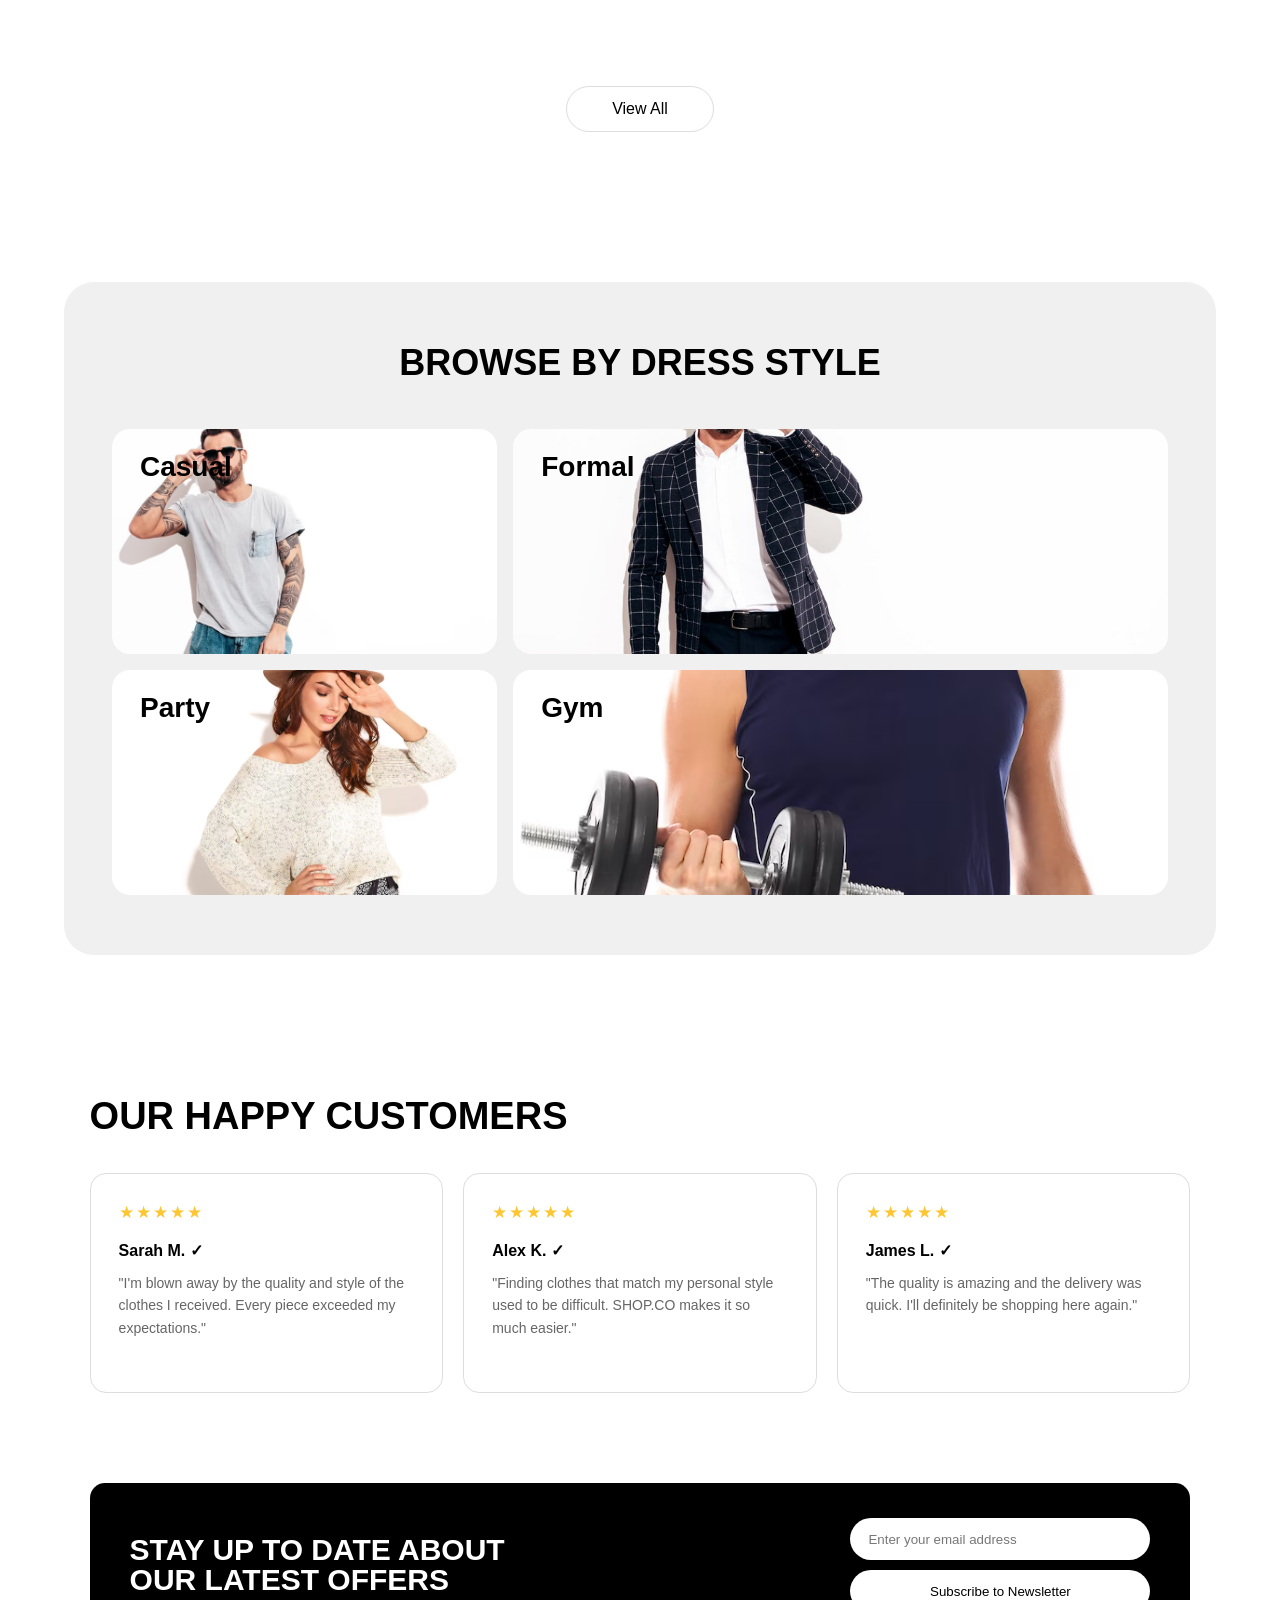
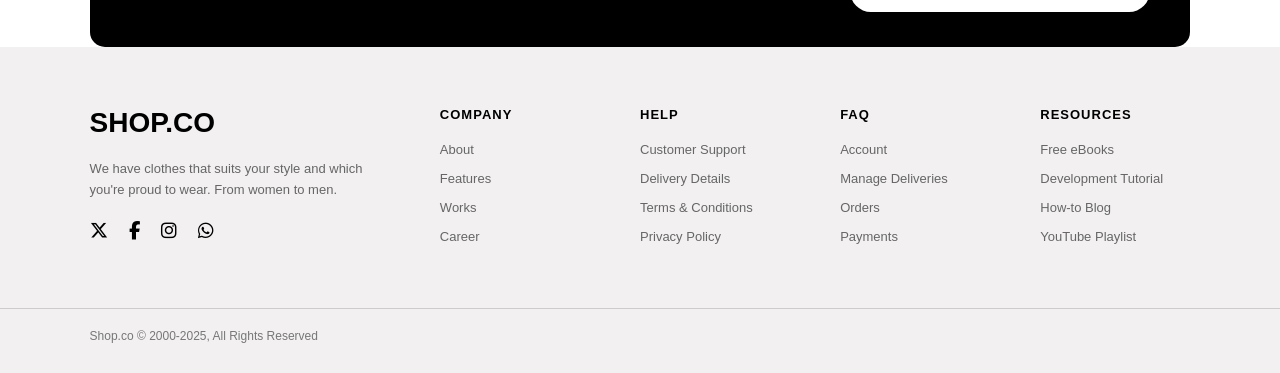
==== commit 6336473e: "add" ====
--- a/index.html
+++ b/index.html
@@ -3,7 +3,7 @@
 
 <head>
     <meta charset="UTF-8">
-
+    <link rel="icon" type="image/x-icon" href="/favicon.png">
     <meta name="viewport" content="width=device-width, initial-scale=1.0">
 
     <title>SHOP.CO</title>
@@ -23,7 +23,7 @@
 
     <div class="top-banner">
         Sign up and get 20% off to your first order.
-        <a href="#">Sign Up Now</a>
+        <a href="signup.html">Sign Up Now</a>
     </div>
 
 
@@ -42,10 +42,50 @@
         <!-- NAVIGATION -->
         <nav class="nav-links">
 
-            <a href="#" class="shop-link">
-                Shop
-                <span class="dropdown-arrow">⌄</span>
-            </a>
+            <!-- SHOP DROPDOWN -->
+            <div class="shop-dropdown">
+
+                <button
+                    type="button"
+                    class="shop-link"
+                    id="shop-dropdown-button"
+                >
+                    Shop
+                    <span class="dropdown-arrow">⌄</span>
+                </button>
+
+
+                <div
+                    class="dropdown-menu"
+                    id="shop-dropdown-menu"
+                >
+
+                    <a href="category.html?category=Casual">
+                        Casual
+                    </a>
+
+                    <a href="category.html?category=Formal">
+                        Formal
+                    </a>
+
+                    <a href="category.html?category=Party">
+                        Party
+                    </a>
+
+                    <a href="category.html?category=Gym">
+                        Gym
+                    </a>
+
+                    <div class="dropdown-divider"></div>
+
+                    <a href="products.html">
+                        View All Products
+                    </a>
+
+                </div>
+
+            </div>
+
 
             <a href="#">
                 On Sale
@@ -92,7 +132,7 @@
 
             <!-- ACCOUNT -->
             <a
-                href="#"
+                href="signin.html"
                 class="nav-icon"
                 aria-label="Account"
             >
@@ -521,8 +561,8 @@
                     <i class="fa-brands fa-instagram"></i>
                 </a>
 
-                <a href="#" aria-label="GitHub">
-                    <i class="fa-brands fa-github"></i>
+                <a href="#" aria-label="WhatsApp">
+                    <i class="fa-brands fa-whatsapp"></i>
                 </a>
 
             </div>
--- a/css/style.css
+++ b/css/style.css
@@ -2216,4 +2216,791 @@
         font-size: 30px;
     }
 
+}
+
+/* ========================================
+   SHOP DROPDOWN
+======================================== */
+
+.shop-dropdown {
+    position: relative;
+    display: inline-block;
+}
+
+
+/* SHOP BUTTON */
+
+.shop-link {
+    background: none;
+    border: none;
+
+    font-family: inherit;
+    font-size: inherit;
+
+    color: #000;
+
+    cursor: pointer;
+
+    padding: 0;
+
+    display: flex;
+    align-items: center;
+    gap: 5px;
+}
+
+
+/* ARROW */
+
+.dropdown-arrow {
+    display: inline-block;
+
+    transition: transform 0.2s ease;
+}
+
+
+/* DROPDOWN */
+
+.dropdown-menu {
+    position: absolute;
+
+    top: calc(100% + 15px);
+    left: 50%;
+
+    width: 190px;
+
+    padding: 8px;
+
+    background: white;
+
+    border: 1px solid #e5e5e5;
+
+    border-radius: 12px;
+
+    box-shadow:
+        0 10px 30px rgba(0, 0, 0, 0.12);
+
+    z-index: 9999;
+
+    opacity: 0;
+    visibility: hidden;
+
+    transform:
+        translateX(-50%)
+        translateY(-10px);
+
+    transition:
+        opacity 0.2s ease,
+        transform 0.2s ease,
+        visibility 0.2s ease;
+}
+
+
+/* OPEN */
+
+.dropdown-menu.show {
+    opacity: 1;
+
+    visibility: visible;
+
+    transform:
+        translateX(-50%)
+        translateY(0);
+}
+
+
+/* LINKS */
+
+.dropdown-menu a {
+    display: block;
+
+    padding: 11px 14px;
+
+    color: #000;
+
+    text-decoration: none;
+
+    border-radius: 8px;
+
+    font-size: 15px;
+
+    transition:
+        background 0.2s ease;
+}
+
+
+.dropdown-menu a:hover {
+    background: #f2f2f2;
+}
+
+
+/* DIVIDER */
+
+.dropdown-divider {
+    height: 1px;
+
+    background: #e5e5e5;
+
+    margin: 6px 4px;
+}
+
+
+/* ROTATE ARROW */
+
+.shop-dropdown.open
+.dropdown-arrow {
+    transform: rotate(180deg);
+}
+
+
+/* ========================================
+   SIGN IN PAGE
+======================================== */
+
+.signin-page {
+
+    min-height: 650px;
+
+    display: flex;
+
+    justify-content: center;
+
+    align-items: center;
+
+    padding: 60px 20px;
+
+    background: #f7f7f7;
+
+}
+
+
+.signin-container {
+
+    width: 100%;
+
+    max-width: 450px;
+
+}
+
+
+.signin-card {
+
+    background: white;
+
+    padding: 40px;
+
+    border-radius: 20px;
+
+    box-shadow:
+        0 10px 30px rgba(0, 0, 0, 0.08);
+
+}
+
+
+.signin-card h1 {
+
+    font-size: 28px;
+
+    margin-bottom: 30px;
+
+    text-align: center;
+
+    font-weight: 700;
+
+}
+
+
+.signin-field {
+
+    margin-bottom: 20px;
+
+}
+
+
+.signin-field label {
+
+    display: block;
+
+    margin-bottom: 8px;
+
+    font-size: 14px;
+
+    font-weight: 600;
+
+}
+
+
+.signin-field input {
+
+    width: 100%;
+
+    padding: 13px 15px;
+
+    border: 1px solid #d0d0d0;
+
+    border-radius: 8px;
+
+    font-size: 15px;
+
+    outline: none;
+
+    box-sizing: border-box;
+
+}
+
+
+.signin-field input:focus {
+
+    border-color: #000;
+
+}
+
+
+.signin-options {
+
+    display: flex;
+
+    justify-content: space-between;
+
+    align-items: center;
+
+    margin-bottom: 25px;
+
+    font-size: 13px;
+
+}
+
+
+.remember-me {
+
+    display: flex;
+
+    align-items: center;
+
+    gap: 7px;
+
+}
+
+
+.signin-options a {
+
+    color: #000;
+
+    text-decoration: none;
+
+    font-weight: 600;
+
+}
+
+
+.signin-options a:hover {
+
+    text-decoration: underline;
+
+}
+
+
+.signin-button {
+
+    width: 100%;
+
+    padding: 14px;
+
+    border: none;
+
+    border-radius: 8px;
+
+    background: #000;
+
+    color: white;
+
+    font-size: 15px;
+
+    font-weight: 600;
+
+    cursor: pointer;
+
+}
+
+
+.signin-button:hover {
+
+    background: #333;
+
+}
+
+
+.signup-text {
+
+    text-align: center;
+
+    margin-top: 25px;
+
+    font-size: 14px;
+
+    color: #666;
+
+}
+
+
+.signup-text a {
+
+    color: #000;
+
+    font-weight: 600;
+
+    text-decoration: none;
+
+}
+
+
+.signup-text a:hover {
+
+    text-decoration: underline;
+
+}
+/* ========================================
+   AUTH / SIGN UP PAGE
+======================================== */
+
+.auth-page {
+    min-height: 70vh;
+
+    display: flex;
+    justify-content: center;
+    align-items: center;
+
+    padding: 60px 20px;
+
+    background-color: #f5f5f5;
+}
+
+
+/* ========================================
+   AUTH CONTAINER
+======================================== */
+
+.auth-container {
+    width: 100%;
+    max-width: 500px;
+}
+
+
+/* ========================================
+   AUTH CARD
+======================================== */
+
+.auth-card {
+    width: 100%;
+
+    box-sizing: border-box;
+
+    background-color: #ffffff;
+
+    padding: 40px;
+
+    border-radius: 16px;
+
+    box-shadow:
+        0 8px 25px rgba(0, 0, 0, 0.08);
+}
+
+
+/* ========================================
+   AUTH LOGO
+======================================== */
+
+.auth-logo {
+    text-align: center;
+
+    margin-bottom: 25px;
+}
+
+
+.auth-logo a {
+    color: #000000;
+
+    font-size: 28px;
+
+    font-weight: 800;
+
+    text-decoration: none;
+
+    letter-spacing: -1px;
+}
+
+
+/* ========================================
+   TITLE
+======================================== */
+
+.auth-card h1 {
+    margin: 0;
+
+    text-align: center;
+
+    font-size: 30px;
+
+    font-weight: 700;
+
+    color: #000000;
+}
+
+
+/* ========================================
+   SUBTITLE
+======================================== */
+
+.auth-subtitle {
+    margin: 10px 0 30px;
+
+    text-align: center;
+
+    font-size: 14px;
+
+    color: #777777;
+}
+
+
+/* ========================================
+   FORM
+======================================== */
+
+#signup-form {
+    display: flex;
+
+    flex-direction: column;
+
+    gap: 20px;
+}
+
+
+/* ========================================
+   FIELD
+======================================== */
+
+.auth-field {
+    display: flex;
+
+    flex-direction: column;
+
+    gap: 8px;
+}
+
+
+/* ========================================
+   LABEL
+======================================== */
+
+.auth-field label {
+    font-size: 14px;
+
+    font-weight: 600;
+
+    color: #222222;
+}
+
+
+/* ========================================
+   INPUT
+======================================== */
+
+.auth-field input {
+    width: 100%;
+
+    box-sizing: border-box;
+
+    padding: 14px 16px;
+
+    border: 1px solid #d6d6d6;
+
+    border-radius: 8px;
+
+    background-color: #f9f9f9;
+
+    color: #000000;
+
+    font-size: 15px;
+
+    outline: none;
+
+    transition: 0.2s ease;
+}
+
+
+/* INPUT PLACEHOLDER */
+
+.auth-field input::placeholder {
+    color: #999999;
+}
+
+
+/* INPUT FOCUS */
+
+.auth-field input:focus {
+    background-color: #ffffff;
+
+    border-color: #000000;
+
+    box-shadow:
+        0 0 0 2px rgba(0, 0, 0, 0.08);
+}
+
+
+/* ========================================
+   ERROR MESSAGE
+======================================== */
+
+.auth-error {
+    margin: -5px 0 0;
+
+    color: #e53935;
+
+    font-size: 14px;
+
+    text-align: center;
+}
+
+
+/* ========================================
+   SUCCESS MESSAGE
+======================================== */
+
+.auth-success {
+    margin: -5px 0 0;
+
+    color: #16803c;
+
+    font-size: 14px;
+
+    text-align: center;
+}
+
+
+/* ========================================
+   SIGN UP BUTTON
+======================================== */
+
+.auth-button {
+    width: 100%;
+
+    padding: 15px;
+
+    border: none;
+
+    border-radius: 8px;
+
+    background-color: #000000;
+
+    color: #ffffff;
+
+    font-size: 15px;
+
+    font-weight: 600;
+
+    cursor: pointer;
+
+    transition: 0.2s ease;
+}
+
+
+.auth-button:hover {
+    background-color: #333333;
+
+    transform: translateY(-1px);
+}
+
+
+.auth-button:active {
+    transform: translateY(0);
+}
+
+
+/* ========================================
+   SIGN IN LINK
+======================================== */
+
+.auth-switch {
+    margin: 25px 0 0;
+
+    text-align: center;
+
+    color: #777777;
+
+    font-size: 14px;
+}
+
+
+.auth-switch a {
+    color: #000000;
+
+    font-weight: 600;
+
+    text-decoration: none;
+}
+
+
+.auth-switch a:hover {
+    text-decoration: underline;
+}
+
+
+/* ========================================
+   MOBILE
+======================================== */
+
+@media (max-width: 600px) {
+
+    .auth-page {
+        padding: 40px 15px;
+    }
+
+
+    .auth-card {
+        padding: 30px 22px;
+
+        border-radius: 12px;
+    }
+
+
+    .auth-card h1 {
+        font-size: 25px;
+    }
+
+
+    .auth-logo a {
+        font-size: 25px;
+    }
+
+}
+
+/* ========================================
+   ALL PRODUCTS PAGE
+======================================== */
+
+.all-products-page {
+    padding: 40px 7%;
+}
+
+
+.breadcrumb {
+    display: flex;
+    gap: 10px;
+    margin-bottom: 40px;
+    font-size: 14px;
+    color: #666;
+}
+
+
+.breadcrumb a {
+    color: #333;
+    text-decoration: none;
+}
+
+
+.all-products-section {
+    width: 100%;
+}
+
+
+.all-products-header {
+    display: flex;
+    justify-content: space-between;
+    align-items: center;
+    margin-bottom: 35px;
+}
+
+
+.all-products-header h1 {
+    font-size: 42px;
+    font-weight: 800;
+    margin: 0;
+}
+
+
+.all-products-header p {
+    color: #666;
+    font-size: 14px;
+}
+
+
+.all-products-section .products-container {
+    display: grid;
+    grid-template-columns: repeat(4, 1fr);
+    gap: 25px;
+}
+
+
+.all-products-section .product-card {
+    cursor: pointer;
+}
+
+
+.products-error {
+    text-align: center;
+    padding: 80px 20px;
+}
+
+
+.products-error h2 {
+    font-size: 28px;
+    margin-bottom: 10px;
+}
+
+
+.products-error p {
+    color: #666;
+}
+
+
+.products-error a {
+    display: inline-block;
+    margin-top: 20px;
+    padding: 12px 25px;
+    background: #000;
+    color: #fff;
+    text-decoration: none;
+    border-radius: 25px;
+}
+
+
+/* ========================================
+   RESPONSIVE
+======================================== */
+
+@media (max-width: 1000px) {
+
+    .all-products-section .products-container {
+        grid-template-columns: repeat(3, 1fr);
+    }
+
+}
+
+
+@media (max-width: 700px) {
+
+    .all-products-section .products-container {
+        grid-template-columns: repeat(2, 1fr);
+    }
+
+
+    .all-products-header {
+        flex-direction: column;
+        align-items: flex-start;
+        gap: 10px;
+    }
+
+
+    .all-products-header h1 {
+        font-size: 32px;
+    }
+
+}
+
+
+@media (max-width: 450px) {
+
+    .all-products-section .products-container {
+        grid-template-columns: 1fr;
+    }
+
 }
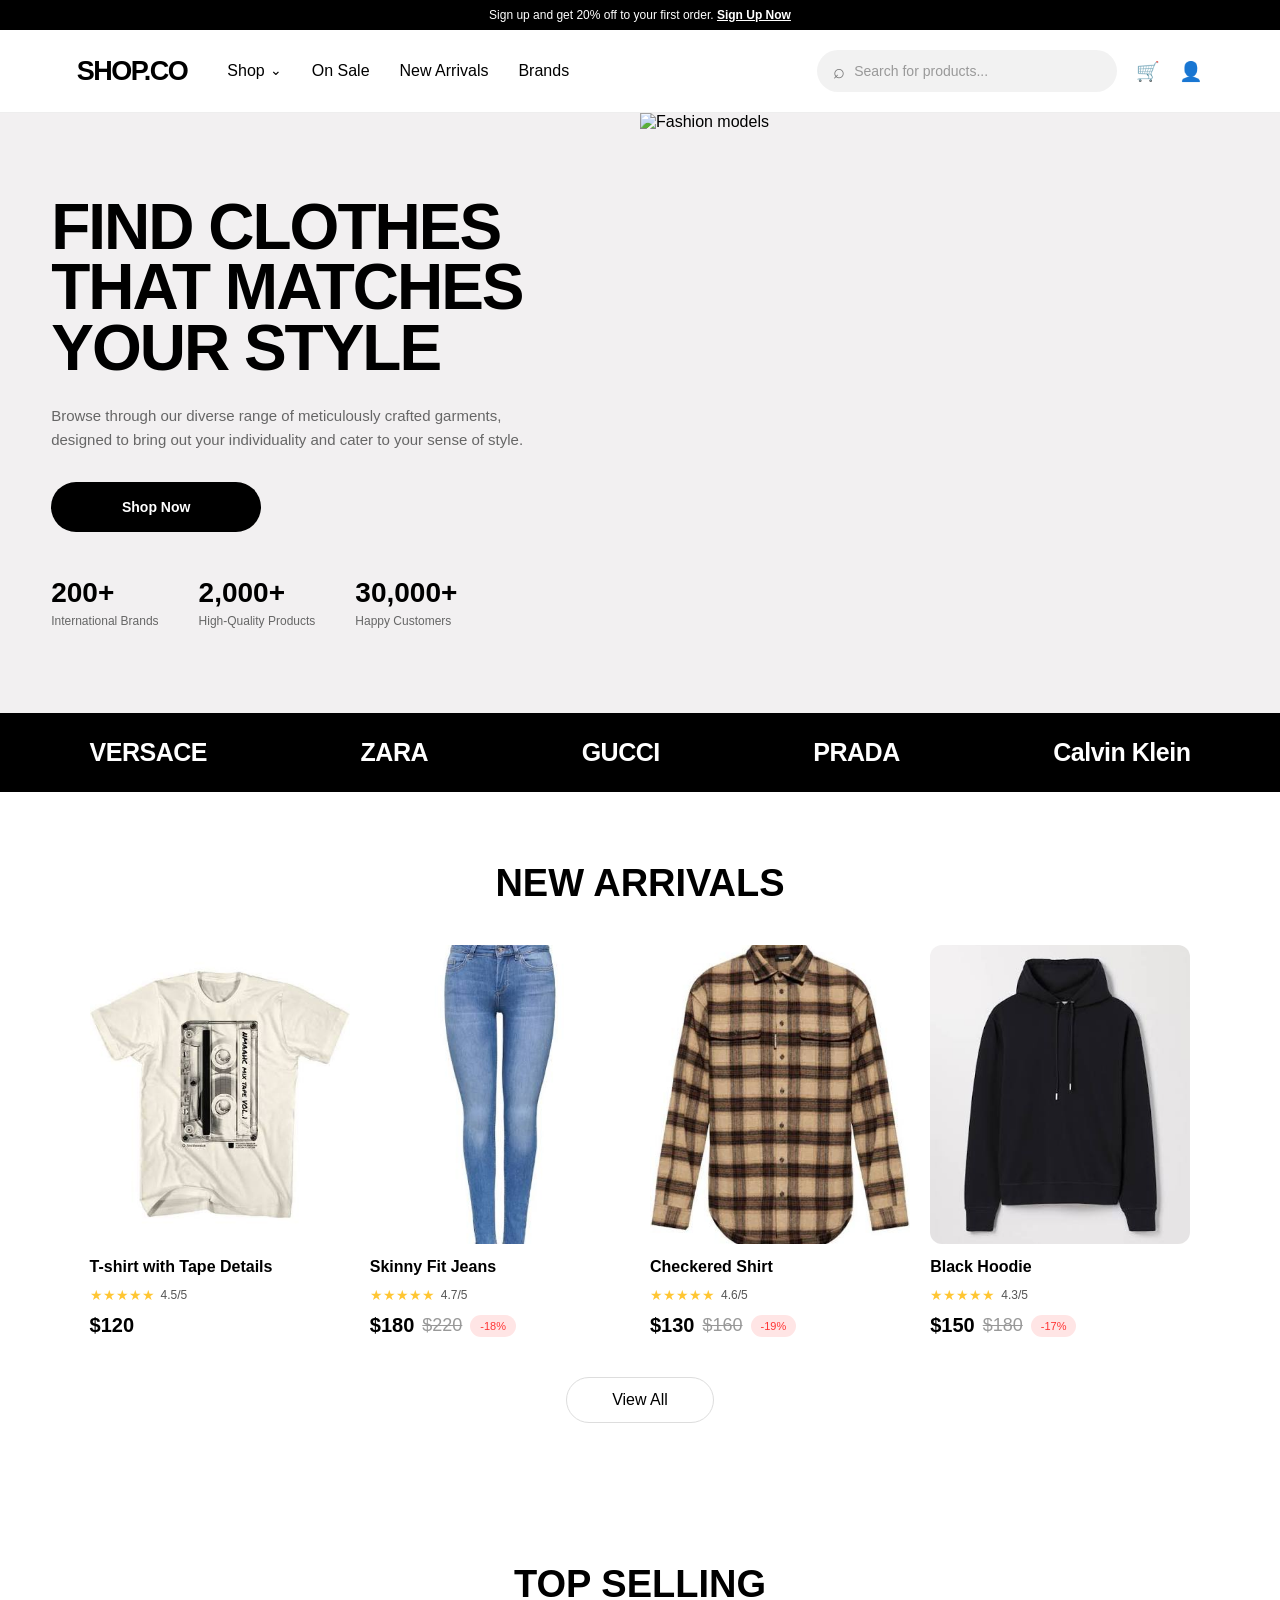
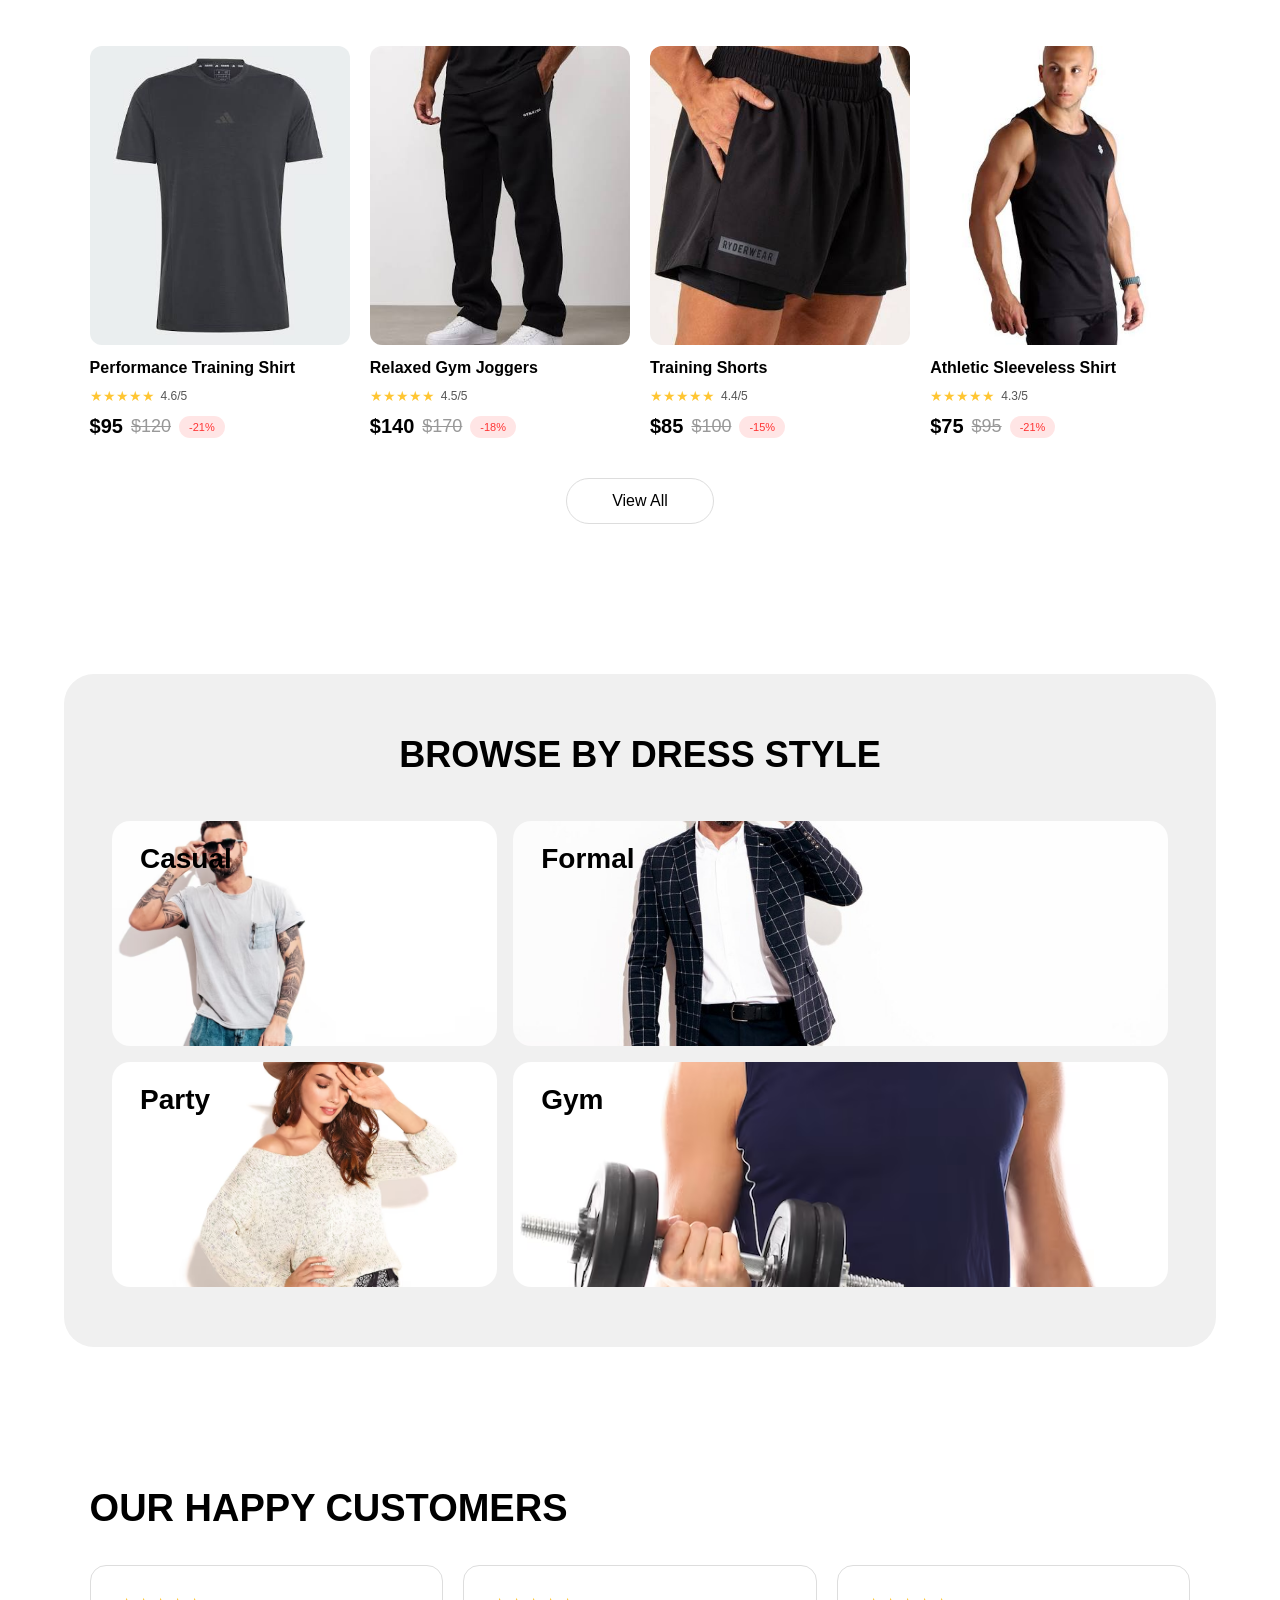
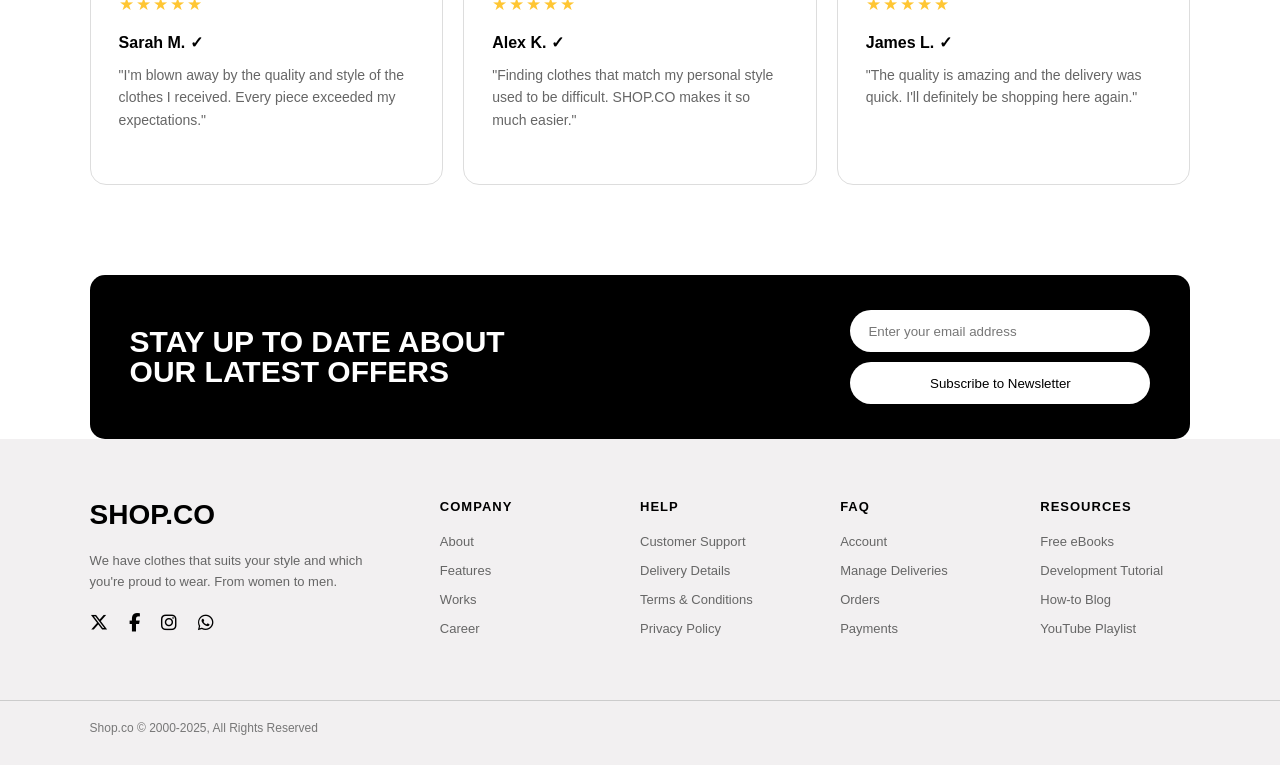
==== commit 530138c9: "add" ====
--- a/index.html
+++ b/index.html
@@ -657,8 +657,9 @@
          JAVASCRIPT
     ================================= -->
 
+    <script src="js/ui.js"></script>
     <script src="js/main.js"></script>
 
 </body>
 
-</html>+</html>
--- a/css/style.css
+++ b/css/style.css
@@ -1,6 +1,11 @@
 /* ========================================
    GLOBAL
 ======================================== */
+
+:root {
+    --color-black: #000;
+    --color-white: #fff;
+}
 
 * {
     margin: 0;
@@ -14,8 +19,8 @@
 
 body {
     font-family: Arial, Helvetica, sans-serif;
-    color: #000;
-    background: #fff;
+    color: var(--color-black);
+    background: var(--color-white);
 }
 
 a {
@@ -43,15 +48,15 @@
 ======================================== */
 
 .top-banner {
-    background: #000;
-    color: #fff;
+    background: var(--color-black);
+    color: var(--color-white);
     text-align: center;
     padding: 8px 15px;
     font-size: 12px;
 }
 
 .top-banner a {
-    color: #fff;
+    color: var(--color-white);
     text-decoration: underline;
     font-weight: bold;
 }
@@ -70,7 +75,7 @@
 
     padding: 20px 6%;
 
-    background: #fff;
+    background: var(--color-white);
     border-bottom: 1px solid #eee;
 
     gap: 40px;
@@ -84,7 +89,7 @@
 .logo {
     flex-shrink: 0;
 
-    color: #000;
+    color: var(--color-black);
 
     font-size: 27px;
     font-weight: 900;
@@ -114,7 +119,7 @@
 
     gap: 5px;
 
-    color: #000;
+    color: var(--color-black);
 
     font-size: 16px;
     font-weight: 400;
@@ -124,19 +129,6 @@
 
 .nav-links a:hover {
     opacity: 0.6;
-}
-
-
-/* ========================================
-   SHOP DROPDOWN ARROW
-======================================== */
-
-.dropdown-arrow {
-    font-size: 14px;
-    line-height: 1;
-
-    position: relative;
-    top: -1px;
 }
 
 
@@ -190,7 +182,7 @@
 
     background: transparent;
 
-    color: #000;
+    color: var(--color-black);
 
     font-size: 14px;
 }
@@ -212,7 +204,7 @@
     align-items: center;
     justify-content: center;
 
-    color: #000;
+    color: var(--color-black);
 
     font-size: 19px;
 
@@ -280,8 +272,8 @@
     width: 210px;
     height: 50px;
 
-    background: #000;
-    color: #fff;
+    background: var(--color-black);
+    color: var(--color-white);
 
     border-radius: 30px;
 
@@ -354,8 +346,8 @@
 
     padding: 25px 7%;
 
-    background: #000;
-    color: #fff;
+    background: var(--color-black);
+    color: var(--color-white);
 }
 
 .brands h3 {
@@ -532,75 +524,18 @@
 
     border-radius: 30px;
 
-    background: #fff;
-
-    color: #000;
+    background: var(--color-white);
+
+    color: var(--color-black);
 
     transition: 0.2s;
 }
 
 .view-all-button:hover {
-    background: #000;
-    color: #fff;
-}
-
-
-/* ========================================
-   DRESS STYLE
-======================================== */
-
-.dress-style-section {
-    margin: 20px 7% 70px;
-
-    padding: 60px 6%;
-
-    background: #f2f0f1;
-
-    border-radius: 20px;
-}
-
-.dress-style-section h2 {
-    text-align: center;
-
-    font-size: 38px;
-
-    font-weight: 900;
-
-    margin-bottom: 40px;
-}
-
-.dress-style-grid {
-    display: grid;
-
-    grid-template-columns: 1fr 1.5fr;
-
-    grid-template-rows: 220px 220px;
-
-    gap: 20px;
-}
-
-.dress-card {
-    position: relative;
-
-    overflow: hidden;
-
-    border-radius: 15px;
-
-    background: #fff;
-}
-
-.dress-card h3 {
-    position: absolute;
-
-    top: 25px;
-    left: 30px;
-
-    z-index: 2;
-
-    font-size: 25px;
-
-    font-weight: 700;
-}
+    background: var(--color-black);
+    color: var(--color-white);
+}
+
 
 .dress-placeholder {
     width: 100%;
@@ -619,27 +554,6 @@
     letter-spacing: 2px;
 }
 
-.dress-card:nth-child(1) {
-    grid-column: 1;
-    grid-row: 1;
-}
-
-.dress-card:nth-child(2) {
-    grid-column: 2;
-    grid-row: 1;
-}
-
-.dress-card:nth-child(3) {
-    grid-column: 2;
-    grid-row: 2;
-}
-
-.dress-card:nth-child(4) {
-    grid-column: 1;
-    grid-row: 2;
-}
-
-
 /* ========================================
    REVIEWS
 ======================================== */
@@ -673,7 +587,7 @@
 
     border-radius: 16px;
 
-    background: #fff;
+    background: var(--color-white);
 
     display: flex;
     flex-direction: column;
@@ -721,8 +635,8 @@
 
     gap: 30px;
 
-    background: #000;
-    color: #fff;
+    background: var(--color-black);
+    color: var(--color-white);
 
     border-radius: 15px;
 
@@ -763,8 +677,8 @@
 
     padding: 13px 18px;
 
-    background: #fff;
-    color: #000;
+    background: var(--color-white);
+    color: var(--color-black);
 }
 
 .newsletter-form input::placeholder {
@@ -781,8 +695,8 @@
 
     padding: 13px 18px;
 
-    background: #fff;
-    color: #000;
+    background: var(--color-white);
+    color: var(--color-black);
 
     transition: 0.2s;
 }
@@ -876,7 +790,7 @@
 }
 
 .footer-column a:hover {
-    color: #000;
+    color: var(--color-black);
 }
 
 
@@ -909,23 +823,6 @@
 
 .cart-page {
     padding: 30px 7% 70px;
-}
-
-.breadcrumb {
-    display: flex;
-    align-items: center;
-
-    gap: 8px;
-
-    color: #888;
-
-    font-size: 13px;
-
-    margin-bottom: 30px;
-}
-
-.breadcrumb a {
-    color: #555;
 }
 
 .cart-title {
@@ -1092,7 +989,7 @@
 }
 
 .summary-row strong {
-    color: #000;
+    color: var(--color-black);
 }
 
 .discount-row strong {
@@ -1121,8 +1018,8 @@
 
     border: none;
 
-    background: #000;
-    color: #fff;
+    background: var(--color-black);
+    color: var(--color-white);
 
     padding: 15px;
 
@@ -1201,11 +1098,11 @@
 }
 
 .product-thumbnail:hover {
-    border-color: #000;
+    border-color: var(--color-black);
 }
 
 .product-thumbnail.active {
-    border: 2px solid #000;
+    border: 2px solid var(--color-black);
 }
 
 .main-product-image {
@@ -1381,11 +1278,11 @@
 }
 
 .color-button.selected {
-    outline: 2px solid #000;
+    outline: 2px solid var(--color-black);
 
     outline-offset: 3px;
 
-    border: 2px solid #fff;
+    border: 2px solid var(--color-white);
 }
 
 
@@ -1426,11 +1323,11 @@
 }
 
 .size-button.selected {
-    background: #000;
-
-    color: #fff;
-
-    border-color: #000;
+    background: var(--color-black);
+
+    color: var(--color-white);
+
+    border-color: var(--color-black);
 }
 
 
@@ -1495,8 +1392,8 @@
 
     border-radius: 30px;
 
-    background: #000;
-    color: #fff;
+    background: var(--color-black);
+    color: var(--color-white);
 
     font-size: 14px;
 
@@ -1551,7 +1448,7 @@
 }
 
 .tab-button.active {
-    color: #000;
+    color: var(--color-black);
 
     font-weight: 600;
 }
@@ -1567,7 +1464,7 @@
     width: 100%;
     height: 2px;
 
-    background: #000;
+    background: var(--color-black);
 }
 
 .tab-content {
@@ -1606,7 +1503,7 @@
 
     font-weight: 800;
 
-    color: #000;
+    color: var(--color-black);
 }
 
 .out-of {
@@ -1730,293 +1627,13 @@
 
     border-radius: 25px;
 
-    background: #000;
-
-    color: #fff;
+    background: var(--color-black);
+
+    color: var(--color-white);
 
     font-size: 14px;
 }
 
-
-/* ========================================
-   RESPONSIVE
-======================================== */
-
-
-/* ========================================
-   TABLET
-======================================== */
-
-@media (max-width: 1000px) {
-
-    /* NAVBAR */
-
-    .navbar {
-        gap: 20px;
-    }
-
-    .nav-links {
-        gap: 18px;
-    }
-
-    .search-box {
-        width: 220px;
-    }
-
-
-    /* HERO */
-
-    .hero-content h1 {
-        font-size: 48px;
-    }
-
-
-    /* PRODUCTS */
-
-    .products-container,
-    .related-products .products-container {
-        grid-template-columns: repeat(2, 1fr);
-    }
-
-
-    /* FOOTER */
-
-    .footer {
-        grid-template-columns: 2fr repeat(2, 1fr);
-    }
-
-
-    /* NEWSLETTER */
-
-    .newsletter {
-        flex-direction: column;
-
-        align-items: flex-start;
-    }
-
-    .newsletter-form {
-        width: 100%;
-
-        max-width: 400px;
-    }
-}
-
-
-/* ========================================
-   MOBILE
-======================================== */
-
-@media (max-width: 700px) {
-
-    /* NAVBAR */
-
-    .navbar {
-        flex-wrap: wrap;
-
-        padding: 15px 5%;
-    }
-
-    .nav-links {
-        order: 3;
-
-        width: 100%;
-
-        justify-content: center;
-
-        gap: 20px;
-    }
-
-    .nav-actions {
-        margin-left: auto;
-    }
-
-    .search-box {
-        display: none;
-    }
-
-
-    /* HERO */
-
-    .hero {
-        grid-template-columns: 1fr;
-    }
-
-    .hero-image {
-        min-height: 400px;
-    }
-
-    .hero-content {
-        padding: 50px 7%;
-    }
-
-    .hero-content h1 {
-        font-size: 44px;
-    }
-
-
-    /* BRANDS */
-
-    .brands {
-        flex-wrap: wrap;
-
-        justify-content: center;
-    }
-
-
-    /* PRODUCTS */
-
-    .products-container,
-    .related-products .products-container {
-        grid-template-columns: 1fr 1fr;
-    }
-
-
-    /* CART */
-
-    .cart-layout {
-        grid-template-columns: 1fr;
-    }
-
-
-    /* PRODUCT */
-
-    #product-details {
-        grid-template-columns: 1fr;
-    }
-
-    .product-gallery {
-        grid-template-columns: 70px 1fr;
-    }
-
-    .product-thumbnail {
-        width: 70px;
-        height: 70px;
-    }
-
-    .main-product-image {
-        height: 450px;
-    }
-
-
-    /* FOOTER */
-
-    .footer {
-        grid-template-columns: 1fr 1fr;
-
-        gap: 35px;
-    }
-
-
-    /* NEWSLETTER */
-
-    .newsletter {
-        margin-left: 5%;
-        margin-right: 5%;
-
-        padding: 30px;
-    }
-
-    .newsletter h2 {
-        font-size: 25px;
-    }
-
-
-    /* FOOTER BOTTOM */
-
-    .footer-bottom {
-        flex-direction: column;
-
-        align-items: flex-start;
-
-        gap: 15px;
-    }
-}
-
-
-/* ========================================
-   SMALL MOBILE
-======================================== */
-
-@media (max-width: 500px) {
-
-    /* PRODUCTS */
-
-    .products-container,
-    .related-products .products-container {
-        grid-template-columns: 1fr;
-    }
-
-
-    /* HERO */
-
-    .hero-content h1 {
-        font-size: 38px;
-    }
-
-    .hero-stats {
-        gap: 20px;
-    }
-
-
-    /* DRESS STYLE */
-
-    .dress-style-grid {
-        grid-template-columns: 1fr;
-
-        grid-template-rows: repeat(4, 200px);
-    }
-
-    .dress-card:nth-child(1),
-    .dress-card:nth-child(2),
-    .dress-card:nth-child(3),
-    .dress-card:nth-child(4) {
-        grid-column: 1;
-    }
-
-    .dress-card:nth-child(1) {
-        grid-row: 1;
-    }
-
-    .dress-card:nth-child(2) {
-        grid-row: 2;
-    }
-
-    .dress-card:nth-child(3) {
-        grid-row: 3;
-    }
-
-    .dress-card:nth-child(4) {
-        grid-row: 4;
-    }
-
-
-    /* FOOTER */
-
-    .footer {
-        grid-template-columns: 1fr;
-    }
-
-
-    /* NEWSLETTER */
-
-    .newsletter {
-        margin-left: 4%;
-        margin-right: 4%;
-    }
-
-
-    /* PRODUCT ACTIONS */
-
-    .product-actions {
-        flex-direction: column;
-
-        align-items: stretch;
-    }
-
-    .product-actions .quantity-controls {
-        width: 100%;
-    }
-}
 /* ========================================
    DRESS STYLE SECTION
 ======================================== */
@@ -2078,9 +1695,9 @@
 
     text-decoration: none;
 
-    color: #000;
-
-    background-color: #fff;
+    color: var(--color-black);
+
+    background-color: var(--color-white);
 }
 
 
@@ -2237,7 +1854,7 @@
     font-family: inherit;
     font-size: inherit;
 
-    color: #000;
+    color: var(--color-black);
 
     cursor: pointer;
 
@@ -2253,6 +1870,12 @@
 
 .dropdown-arrow {
     display: inline-block;
+
+    font-size: 14px;
+    line-height: 1;
+
+    position: relative;
+    top: -1px;
 
     transition: transform 0.2s ease;
 }
@@ -2315,7 +1938,7 @@
 
     padding: 11px 14px;
 
-    color: #000;
+    color: var(--color-black);
 
     text-decoration: none;
 
@@ -2450,7 +2073,7 @@
 
 .signin-field input:focus {
 
-    border-color: #000;
+    border-color: var(--color-black);
 
 }
 
@@ -2483,7 +2106,7 @@
 
 .signin-options a {
 
-    color: #000;
+    color: var(--color-black);
 
     text-decoration: none;
 
@@ -2509,7 +2132,7 @@
 
     border-radius: 8px;
 
-    background: #000;
+    background: var(--color-black);
 
     color: white;
 
@@ -2544,7 +2167,7 @@
 
 .signup-text a {
 
-    color: #000;
+    color: var(--color-black);
 
     font-weight: 600;
 
@@ -2594,7 +2217,7 @@
 
     box-sizing: border-box;
 
-    background-color: #ffffff;
+    background-color: var(--color-white);
 
     padding: 40px;
 
@@ -2617,7 +2240,7 @@
 
 
 .auth-logo a {
-    color: #000000;
+    color: var(--color-black);
 
     font-size: 28px;
 
@@ -2642,7 +2265,7 @@
 
     font-weight: 700;
 
-    color: #000000;
+    color: var(--color-black);
 }
 
 
@@ -2717,7 +2340,7 @@
 
     background-color: #f9f9f9;
 
-    color: #000000;
+    color: var(--color-black);
 
     font-size: 15px;
 
@@ -2737,9 +2360,9 @@
 /* INPUT FOCUS */
 
 .auth-field input:focus {
-    background-color: #ffffff;
-
-    border-color: #000000;
+    background-color: var(--color-white);
+
+    border-color: var(--color-black);
 
     box-shadow:
         0 0 0 2px rgba(0, 0, 0, 0.08);
@@ -2789,9 +2412,9 @@
 
     border-radius: 8px;
 
-    background-color: #000000;
-
-    color: #ffffff;
+    background-color: var(--color-black);
+
+    color: var(--color-white);
 
     font-size: 15px;
 
@@ -2831,7 +2454,7 @@
 
 
 .auth-switch a {
-    color: #000000;
+    color: var(--color-black);
 
     font-weight: 600;
 
@@ -2884,6 +2507,7 @@
 
 .breadcrumb {
     display: flex;
+    align-items: center;
     gap: 10px;
     margin-bottom: 40px;
     font-size: 14px;
@@ -2956,8 +2580,8 @@
     display: inline-block;
     margin-top: 20px;
     padding: 12px 25px;
-    background: #000;
-    color: #fff;
+    background: var(--color-black);
+    color: var(--color-white);
     text-decoration: none;
     border-radius: 25px;
 }
@@ -3003,4 +2627,920 @@
         grid-template-columns: 1fr;
     }
 
-}+}
+/* ========================================
+   CHECKOUT PAGE
+======================================== */
+
+.checkout-page {
+
+    width: 90%;
+    max-width: 1200px;
+
+    margin: 50px auto 80px;
+
+}
+
+
+.checkout-page > h1 {
+
+    font-size: 36px;
+
+    font-weight: 800;
+
+    margin-bottom: 40px;
+
+}
+
+
+/* ========================================
+   CHECKOUT CONTAINER
+======================================== */
+
+.checkout-container {
+
+    display: grid;
+
+    grid-template-columns:
+        1.5fr
+        1fr;
+
+    gap: 40px;
+
+}
+
+
+/* ========================================
+   FORM
+======================================== */
+
+.checkout-form,
+.order-summary {
+
+    background: var(--color-white);
+
+    border: 1px solid #e5e5e5;
+
+    border-radius: 20px;
+
+    padding: 30px;
+
+}
+
+
+.checkout-form h2,
+.order-summary h2 {
+
+    font-size: 24px;
+
+    margin-bottom: 25px;
+
+}
+
+
+/* ========================================
+   INPUTS
+======================================== */
+
+.checkout-field {
+
+    margin-bottom: 20px;
+
+}
+
+
+.checkout-field label {
+
+    display: block;
+
+    font-size: 14px;
+
+    font-weight: 600;
+
+    margin-bottom: 8px;
+
+}
+
+
+.checkout-field input {
+
+    width: 100%;
+
+    box-sizing: border-box;
+
+    padding: 14px 16px;
+
+    border: 1px solid #d6d6d6;
+
+    border-radius: 10px;
+
+    font-size: 15px;
+
+    outline: none;
+
+}
+
+
+.checkout-field input:focus {
+
+    border-color: var(--color-black);
+
+}
+
+
+/* ========================================
+   TWO INPUTS IN ONE ROW
+======================================== */
+
+.checkout-row {
+
+    display: grid;
+
+    grid-template-columns:
+        1fr
+        1fr;
+
+    gap: 15px;
+
+}
+
+
+/* ========================================
+   PAYMENT
+======================================== */
+
+.payment-title {
+
+    margin-top: 30px;
+
+}
+
+
+.payment-method {
+
+    display: flex;
+
+    flex-direction: column;
+
+    gap: 15px;
+
+    margin-bottom: 25px;
+
+}
+
+
+.payment-method label {
+
+    display: flex;
+
+    align-items: center;
+
+    gap: 10px;
+
+    padding: 15px;
+
+    border: 1px solid #ddd;
+
+    border-radius: 10px;
+
+    cursor: pointer;
+
+}
+
+
+.payment-method input {
+
+    accent-color: var(--color-black);
+
+}
+
+
+/* ========================================
+   PLACE ORDER
+======================================== */
+
+.place-order-button {
+
+    width: 100%;
+
+    padding: 16px;
+
+    border: none;
+
+    border-radius: 10px;
+
+    background: var(--color-black);
+
+    color: var(--color-white);
+
+    font-size: 16px;
+
+    font-weight: 600;
+
+    cursor: pointer;
+
+}
+
+
+.place-order-button:hover {
+
+    background: #333333;
+
+}
+
+
+/* ========================================
+   ORDER ITEMS
+======================================== */
+
+.checkout-item {
+
+    display: flex;
+
+    align-items: center;
+
+    gap: 15px;
+
+    padding: 15px 0;
+
+    border-bottom: 1px solid #eeeeee;
+
+}
+
+
+.checkout-item img {
+
+    width: 70px;
+
+    height: 70px;
+
+    object-fit: cover;
+
+    border-radius: 10px;
+
+}
+
+
+.checkout-item-info {
+
+    flex: 1;
+
+}
+
+
+.checkout-item-info h3 {
+
+    font-size: 15px;
+
+    margin: 0 0 5px;
+
+}
+
+
+.checkout-item-info p {
+
+    font-size: 14px;
+
+    color: #666;
+
+    margin: 3px 0;
+
+}
+
+
+.checkout-item-price {
+
+    font-weight: 600;
+
+}
+
+
+/* ========================================
+   SUMMARY
+======================================== */
+
+.checkout-summary-line {
+
+    display: flex;
+
+    justify-content: space-between;
+
+    padding: 15px 0;
+
+    border-bottom: 1px solid #eeeeee;
+
+}
+
+
+.checkout-total {
+
+    border-bottom: none;
+
+    font-size: 20px;
+
+    font-weight: 700;
+
+    padding-top: 25px;
+
+}
+
+
+/* ========================================
+   SUCCESS
+======================================== */
+
+.checkout-success {
+
+    display: none;
+
+    text-align: center;
+
+    background: #f5f5f5;
+
+    padding: 50px;
+
+    border-radius: 20px;
+
+    margin-top: 40px;
+
+}
+
+
+.checkout-success h2 {
+
+    font-size: 28px;
+
+    margin-bottom: 10px;
+
+}
+
+
+.checkout-success p {
+
+    color: #666;
+
+    margin-bottom: 25px;
+
+}
+
+
+.checkout-success a {
+
+    display: inline-block;
+
+    background: var(--color-black);
+
+    color: var(--color-white);
+
+    text-decoration: none;
+
+    padding: 14px 25px;
+
+    border-radius: 10px;
+
+}
+
+
+/* ========================================
+   MOBILE
+======================================== */
+
+@media (max-width: 768px) {
+
+    .checkout-container {
+
+        grid-template-columns: 1fr;
+
+    }
+
+
+    .checkout-row {
+
+        grid-template-columns: 1fr;
+
+        gap: 0;
+
+    }
+
+
+    .checkout-page > h1 {
+
+        font-size: 28px;
+
+    }
+
+}
+
+/* ========================================
+   PROFESSIONAL NOTIFICATIONS
+======================================== */
+
+#notification-container {
+    position: fixed;
+
+    top: 25px;
+    right: 25px;
+
+    width: 360px;
+
+    display: flex;
+    flex-direction: column;
+
+    gap: 12px;
+
+    z-index: 99999;
+
+    pointer-events: none;
+}
+
+
+/* ========================================
+   NOTIFICATION
+======================================== */
+
+.notification {
+    width: 100%;
+
+    display: flex;
+    align-items: center;
+
+    gap: 13px;
+
+    padding: 15px 16px;
+
+    background: var(--color-white);
+
+    border: 1px solid #e5e5e5;
+
+    border-radius: 14px;
+
+    box-shadow:
+        0 10px 30px rgba(0, 0, 0, 0.12);
+
+    opacity: 0;
+
+    transform:
+        translateX(40px);
+
+    transition:
+        opacity 0.3s ease,
+        transform 0.3s ease;
+
+    pointer-events: auto;
+}
+
+
+/* ========================================
+   SHOW NOTIFICATION
+======================================== */
+
+.notification.show {
+    opacity: 1;
+
+    transform:
+        translateX(0);
+}
+
+
+/* ========================================
+   ICON
+======================================== */
+
+.notification-icon {
+    width: 34px;
+    height: 34px;
+
+    flex-shrink: 0;
+
+    display: flex;
+    align-items: center;
+    justify-content: center;
+
+    border-radius: 50%;
+
+    background: var(--color-black);
+
+    color: var(--color-white);
+
+    font-size: 15px;
+    font-weight: 700;
+}
+
+
+/* ========================================
+   CONTENT
+======================================== */
+
+.notification-content {
+    flex: 1;
+
+    min-width: 0;
+}
+
+
+.notification-content strong {
+    display: block;
+
+    margin-bottom: 3px;
+
+    color: var(--color-black);
+
+    font-size: 14px;
+
+    font-weight: 700;
+}
+
+
+.notification-content p {
+    margin: 0;
+
+    color: #666666;
+
+    font-size: 13px;
+
+    line-height: 1.4;
+}
+
+
+/* ========================================
+   CLOSE BUTTON
+======================================== */
+
+.notification-close {
+    width: 25px;
+    height: 25px;
+
+    flex-shrink: 0;
+
+    display: flex;
+    align-items: center;
+    justify-content: center;
+
+    border: none;
+
+    background: transparent;
+
+    color: #999999;
+
+    font-size: 21px;
+
+    line-height: 1;
+
+    cursor: pointer;
+
+    transition:
+        color 0.2s ease,
+        background 0.2s ease;
+
+    border-radius: 50%;
+}
+
+
+.notification-close:hover {
+    color: var(--color-black);
+
+    background: #f2f2f2;
+}
+
+
+/* ========================================
+   SUCCESS
+======================================== */
+
+.notification-success .notification-icon {
+    background: var(--color-black);
+}
+
+
+/* ========================================
+   WARNING
+======================================== */
+
+.notification-warning .notification-icon {
+    background: #f5b301;
+
+    color: var(--color-black);
+}
+
+
+/* ========================================
+   ERROR
+======================================== */
+
+.notification-error .notification-icon {
+    background: #e53935;
+}
+
+
+/* ========================================
+   MOBILE
+======================================== */
+
+@media (max-width: 600px) {
+
+    #notification-container {
+
+        top: 15px;
+
+        left: 15px;
+        right: 15px;
+
+        width: auto;
+
+    }
+
+
+    .notification {
+
+        padding: 14px;
+
+    }
+
+
+    .notification-content p {
+
+        font-size: 12px;
+
+    }
+
+}
+
+/* ========================================
+   RESPONSIVE
+======================================== */
+
+
+/* ========================================
+   TABLET
+======================================== */
+
+@media (max-width: 1000px) {
+
+    /* NAVBAR */
+
+    .navbar {
+        gap: 20px;
+    }
+
+    .nav-links {
+        gap: 18px;
+    }
+
+    .search-box {
+        width: 220px;
+    }
+
+
+    /* HERO */
+
+    .hero-content h1 {
+        font-size: 48px;
+    }
+
+
+    /* PRODUCTS */
+
+    .products-container,
+    .related-products .products-container {
+        grid-template-columns: repeat(2, 1fr);
+    }
+
+
+    /* FOOTER */
+
+    .footer {
+        grid-template-columns: 2fr repeat(2, 1fr);
+    }
+
+
+    /* NEWSLETTER */
+
+    .newsletter {
+        flex-direction: column;
+
+        align-items: flex-start;
+    }
+
+    .newsletter-form {
+        width: 100%;
+
+        max-width: 400px;
+    }
+}
+
+
+/* ========================================
+   MOBILE
+======================================== */
+
+@media (max-width: 700px) {
+
+    /* NAVBAR */
+
+    .navbar {
+        flex-wrap: wrap;
+
+        padding: 15px 5%;
+    }
+
+    .nav-links {
+        order: 3;
+
+        width: 100%;
+
+        justify-content: center;
+
+        gap: 20px;
+    }
+
+    .nav-actions {
+        margin-left: auto;
+    }
+
+    .search-box {
+        display: none;
+    }
+
+
+    /* HERO */
+
+    .hero {
+        grid-template-columns: 1fr;
+    }
+
+    .hero-image {
+        min-height: 400px;
+    }
+
+    .hero-content {
+        padding: 50px 7%;
+    }
+
+    .hero-content h1 {
+        font-size: 44px;
+    }
+
+
+    /* BRANDS */
+
+    .brands {
+        flex-wrap: wrap;
+
+        justify-content: center;
+    }
+
+
+    /* PRODUCTS */
+
+    .products-container,
+    .related-products .products-container {
+        grid-template-columns: 1fr 1fr;
+    }
+
+
+    /* CART */
+
+    .cart-layout {
+        grid-template-columns: 1fr;
+    }
+
+
+    /* PRODUCT */
+
+    #product-details {
+        grid-template-columns: 1fr;
+    }
+
+    .product-gallery {
+        grid-template-columns: 70px 1fr;
+    }
+
+    .product-thumbnail {
+        width: 70px;
+        height: 70px;
+    }
+
+    .main-product-image {
+        height: 450px;
+    }
+
+
+    /* FOOTER */
+
+    .footer {
+        grid-template-columns: 1fr 1fr;
+
+        gap: 35px;
+    }
+
+
+    /* NEWSLETTER */
+
+    .newsletter {
+        margin-left: 5%;
+        margin-right: 5%;
+
+        padding: 30px;
+    }
+
+    .newsletter h2 {
+        font-size: 25px;
+    }
+
+
+    /* FOOTER BOTTOM */
+
+    .footer-bottom {
+        flex-direction: column;
+
+        align-items: flex-start;
+
+        gap: 15px;
+    }
+}
+
+
+/* ========================================
+   SMALL MOBILE
+======================================== */
+
+@media (max-width: 500px) {
+
+    /* PRODUCTS */
+
+    .products-container,
+    .related-products .products-container {
+        grid-template-columns: 1fr;
+    }
+
+
+    /* HERO */
+
+    .hero-content h1 {
+        font-size: 38px;
+    }
+
+    .hero-stats {
+        gap: 20px;
+    }
+
+
+    /* DRESS STYLE */
+
+    .dress-style-grid {
+        grid-template-columns: 1fr;
+
+        grid-template-rows: repeat(4, 200px);
+    }
+
+    .dress-card:nth-child(1),
+    .dress-card:nth-child(2),
+    .dress-card:nth-child(3),
+    .dress-card:nth-child(4) {
+        grid-column: 1;
+    }
+
+    .dress-card:nth-child(1) {
+        grid-row: 1;
+    }
+
+    .dress-card:nth-child(2) {
+        grid-row: 2;
+    }
+
+    .dress-card:nth-child(3) {
+        grid-row: 3;
+    }
+
+    .dress-card:nth-child(4) {
+        grid-row: 4;
+    }
+
+
+    /* FOOTER */
+
+    .footer {
+        grid-template-columns: 1fr;
+    }
+
+
+    /* NEWSLETTER */
+
+    .newsletter {
+        margin-left: 4%;
+        margin-right: 4%;
+    }
+
+
+    /* PRODUCT ACTIONS */
+
+    .product-actions {
+        flex-direction: column;
+
+        align-items: stretch;
+    }
+
+    .product-actions .quantity-controls {
+        width: 100%;
+    }
+}
